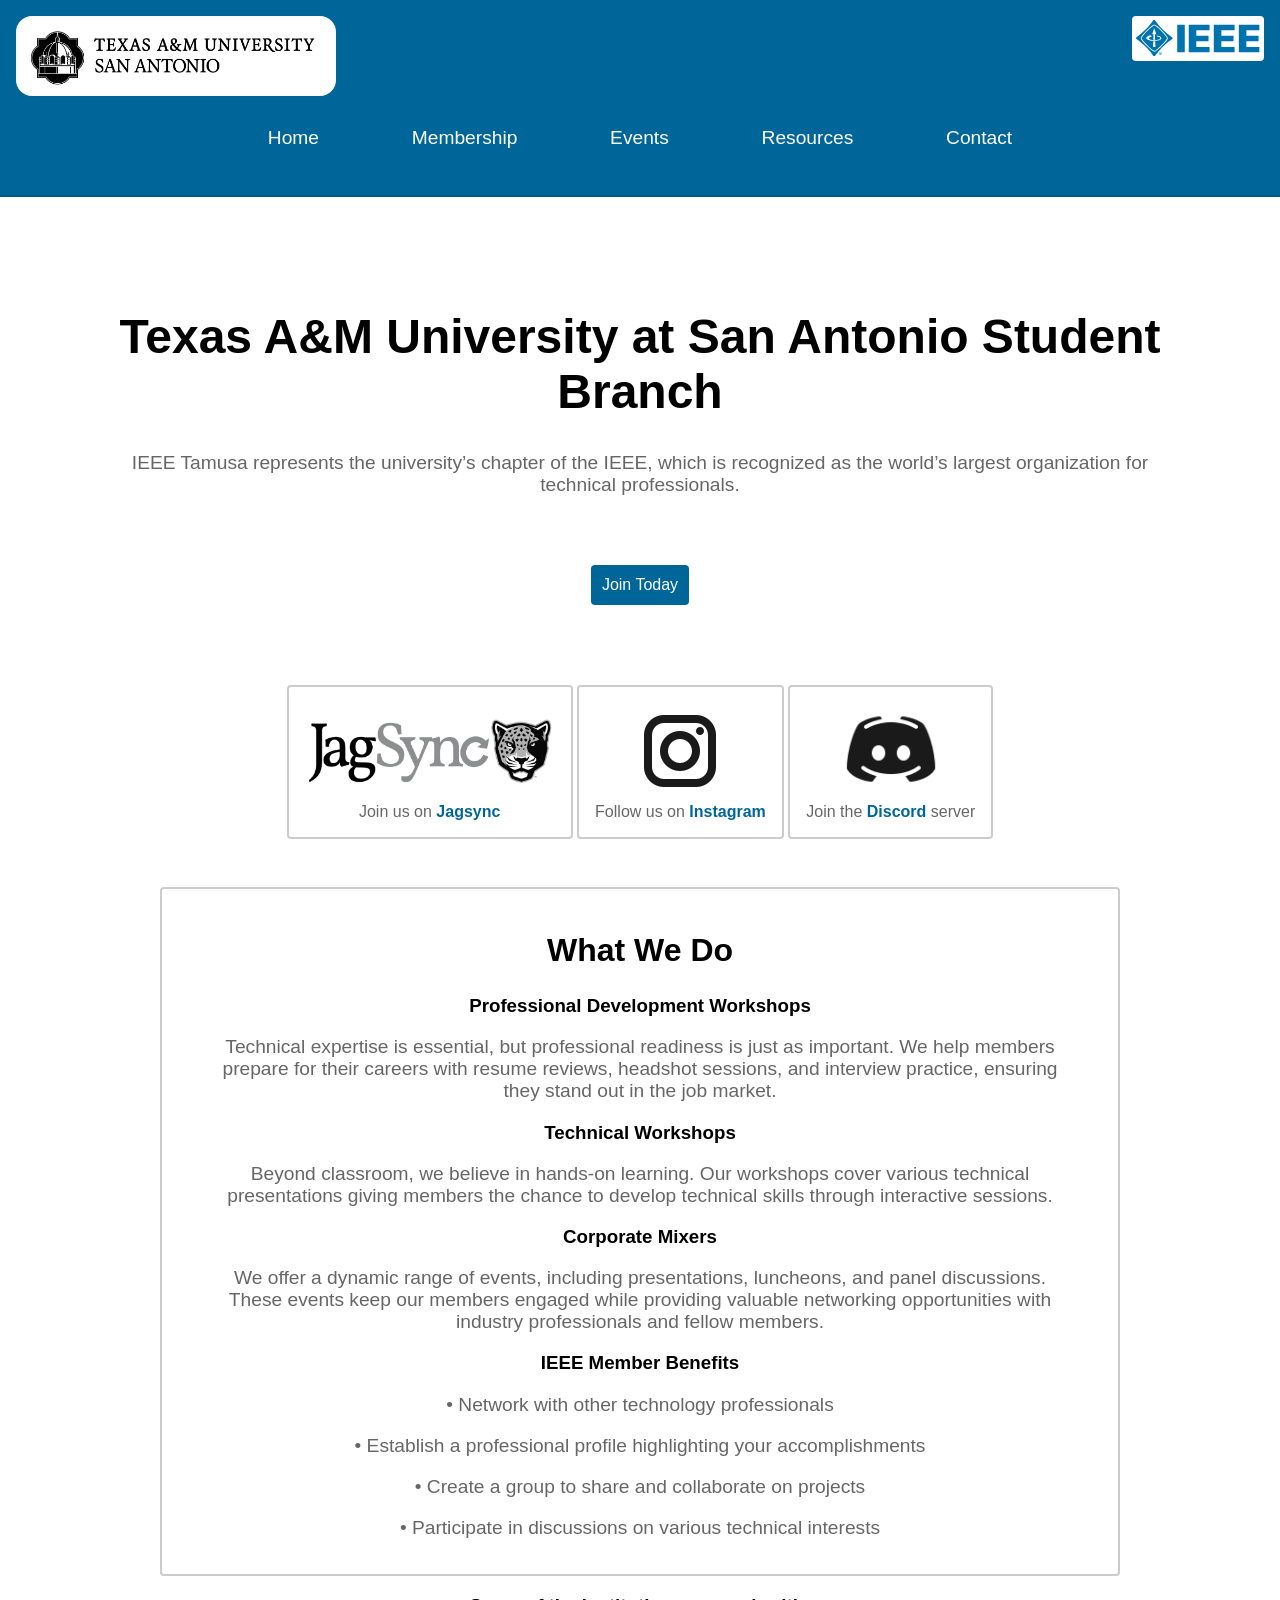
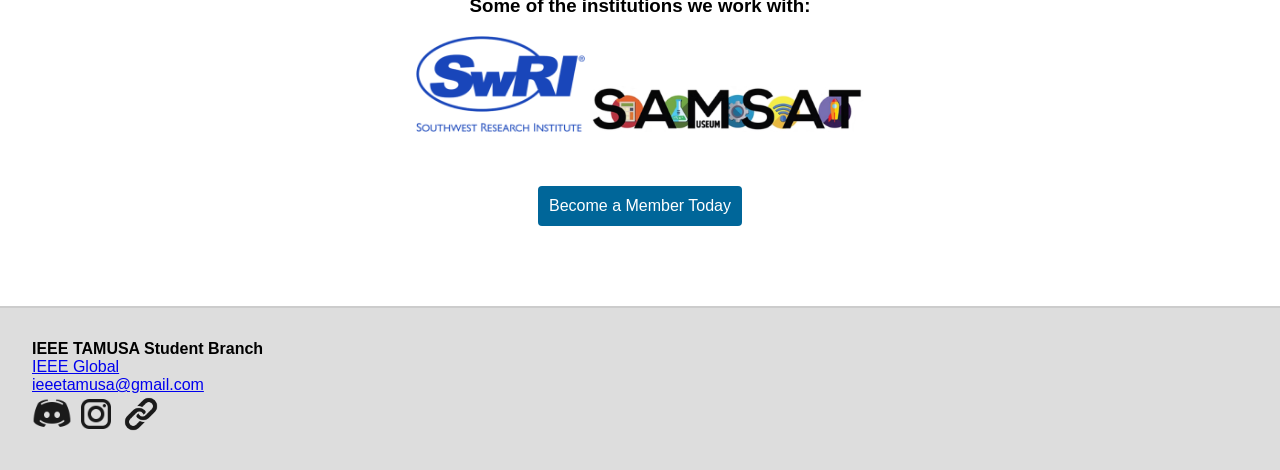
==== index.html @ b59d7faf "Add files via upload" ====
<!DOCTYPE html>
<html lang="en-US">
<head>
    <meta charset="UTF-8">
    <meta name="description" content="TAMUSA IEEE Website">
    <meta name="keywords" content="TAMUSA, IEEE">
    <meta name="author" content="Alexandro Jorge Rodriguez">
    <meta name="viewport" content="width=device-width, initial-scale=1.0">
    <meta name="theme-color" content="white">
    <meta property="og:title" content="The TAMUSA IEEE Website">
    <meta property="og:site_name" content="TAMUSA IEEE">
    <meta property="og:url" content="">
    <meta property="og:description" content="The TAMUSA IEEE Website">
    <meta property="og:author" content="Alexandro Jorge Rodriguez">
    <meta property="og:image" content="">
    <meta property="og:image:type" content="image/png">
    <meta property="og:image:alt" content="">
    <meta property="og:image:width" content="624">
    <meta property="og:image:height" content="624">
    <title>IEEE TAMUSA</title>
    <link rel="icon" href="cropped-tamusa_bb_Logo-Black-32x32.png">
    <link href="style.css" rel="stylesheet" type="text/css">
</head>
<body>
<!-- HEADER BANNER FOR THE WEBSITE -->
  <div class="banner">
    <a href="https://ieee.org"> <img class="logo-IEEE" src="logo-ieee.svg"></a>
    <a href="/"><img class="logo" src="001_TAMUSA-Logo_Updated_Horizontal-Black.png"></a>
    <div class="links">
      <a class="banner-link" href="/">Home</a>
      <a class="banner-link" href="/Membership">Membership</a>
      <a class="banner-link" href="/Events">Events</a>
      <a class="banner-link" href="/Resources">Resources</a>
      <a class="banner-link" href="/Contact">Contact</a>
    </div>

  </div>
<!-- CONTENT -->
  <div class="title">
    <h1>Texas A&M University at San Antonio Student Branch</h1>
     <p>IEEE Tamusa represents the university’s chapter of the IEEE, which is recognized as the world’s largest organization for technical professionals.</p><br>
    <a href="/Membership"><div class="join-button">Join Today</div></a>
    <div class="social-content">
      <div class="sC"> <img src="jagsync.png" height="96px"><br>Join us on <a class="sCT" href="https://jagsync.tamusa.edu/organization/ieee" target="_blank">Jagsync</a></div>
      <div class="sC"> <img src="instagram.png" ><br>Follow us on <a class="sCT" href="https://www.instagram.com/ieee.tamusa?stkn=cTlqdnpnZnIweW16" target="_blank">Instagram</a></div>
      <div class="sC"> <img src="discord.png" height="96px"><br>Join the <a class="sCT" href="https://discord.gg/X2ucbghawh" target="_blank">Discord</a> server</div>
    </div>
    <div class="description">
      <h2> What We Do </h2>


      <h3>Professional Development Workshops</h3>
      <p>Technical expertise is essential, but professional readiness is just as important. We help members prepare for their careers with resume reviews, headshot sessions, and interview practice, ensuring they stand out in the job market.</p>



      <h3>Technical Workshops</h3>
      <p>Beyond classroom, we believe in hands-on learning. Our workshops cover various technical presentations giving members the chance to develop technical skills through interactive sessions.</p>



      <h3>Corporate Mixers</h3>
      <p>We offer a dynamic range of events, including presentations, luncheons, and panel discussions. These events keep our members engaged while providing valuable networking opportunities with industry professionals and fellow members.</p>

      <h3>IEEE Member Benefits</h3>

      
      <p>• Network with other technology professionals</p>


      <p>• Establish a professional profile highlighting your accomplishments</p>


      <p>• Create a group to share and collaborate on projects</p>


      <p>• Participate in discussions on various technical interests</p>
   
    </div>
      <h3>Some of the institutions we work with:</h3>
      <img height="96px" src="SwRI.png">
      <img height="46px" src="SAMSAT.png"><br><br>
      <a href="/Membership"><div class="join-button">Become a Member Today</div></a>
  </div>
<!-- FOOTER -->
  <div class="footer">
    <b>IEEE TAMUSA Student Branch</b><br>
    <a href="https://ieee.org">IEEE Global</a><br>
    <a href="mailto:ieeetamusa@gmail.com">ieeetamusa@gmail.com</a>
    <div class="socials">
      <a href="https://discord.gg/X2ucbghawh" target="_blank"><img width="40px" src="discord.png"></a>
      <a href="https://www.instagram.com/ieee.tamusa?stkn=cTlqdnpnZnIweW16" target="_blank"><img width="40px" src="instagram.png"></a>
      <a href="https://jagsync.tamusa.edu/organization/ieee" target="_blank"><img width="40px" src="link.png"></a>
      
    </div>
  </div>


</body>
</html>
---- style.css ----
/* CSS WRITTEN BY ALEXANDRO RODRIGUEZ SEP 10 2026 */
body {
  margin: 0px;
  font-family: sans-serif;
}
/* CSS FOR THE BANNER */
.banner {
  background: #069;
  padding:1em;
  border-bottom: solid #005b89 2px;
}
.logo {
  max-height: 5em;
  border-radius: 1em;
  background:white;
  float:left;
}
.logo-IEEE {
  height: 2.3em;
  border-radius: .25em;
  background:white;
  padding: .25em;
  float:right;
}
.links {
  text-align:left;
}
.banner-link {
  text-align:center;
  display: inline-block;
  padding: 1.6em 2.3em;
  color: #ffffff;
  font-size:1.2em;
  text-decoration:none;
}
.banner-link:hover {
  text-decoration:underline;
}
@media only screen and (max-width: 1317px) {
  .links {
    margin-top: 5em;
    text-align: center;
  }
}
@media only screen and (max-width: 865px) {
  .links {
     margin-top: 3em;
  }
  .logo {
    max-height: 2.8em;
  }
  .banner-link {
    padding: .2em .4em;
    font-size: 1em;
  }
}
/* CSS FOR THE CONTENT */
.title {
  text-align: center;
  margin: 7em 7em 5em;
}
h1 {
  font-size:3em;
}
p {
  color: #666;
  font-size: 1.2em;
}
h2 {
  font-size:2em;
}
.join-button, .RSVP {
  padding:.7em;
  text-align:center;
  border-radius:.25em;
  background: #069;
  color:white;
  display: inline-block;
  margin-top:2em;
  text-decoration:none;
}
.join-button:hover, .RSVP:hover {
  background: #0077b3;
}
.social-content {
  margin-top:5em;
}
.sC {
  display:inline-block;
  padding: 1em;
  border: 2px solid #CCC;
  border-radius:.25em;
  color: #666;
}
.sCT {
  color: #069;
  text-decoration:none;
  font-weight:bold;
}
.sCT:hover {
  color: #0077b3;
}
.description {
  margin: 3em 3em 1em;
  border: solid 2px #CCC;
  border-radius: .25em;
  padding:1em 3em;
}
/* FOOTER */
.footer {
  padding:2em;
  background: #DDD;
  border-top: solid #CCCCCC 2px;
}
a.footer {
  color: #111;
}
.socials {

}
/* MEMBERSHIP CONTENT */
.membership {
  text-align:center;
  margin: 12em 0px 15em;
}
.membership-button {
  display:inline-block;
  border: solid 2px #CCC;
  padding:2em; 
}
.mT, .mTA {
  border-radius: .25em;
  background: #069;
  color: white;
  padding:1em;
  text-decoration: none;
}
.mTA {
  background: white;
  color:#666;
  border:solid #CCC 1px;
}
.mT:hover {
  background: #0077b3;
}
.mTA:hover {
  background: #DDD;
}
/* CSS FOR EVENTS PAGE */
.upcoming-events {
  margin:5em 2em 20em;
}
.uET {
  font-size:2em;
  margin:2em 0px;
}
.event-container {
  border: solid 2px #CCC;
  border-radius: .25em;
  padding: 2em;
  max-width: 26em;
  display:inline-block;
}
.RSVP {
  margin:0px;
  display:block;
}
.eT {
  font-weight: bold;
}
.eD {
  color: #666;
}
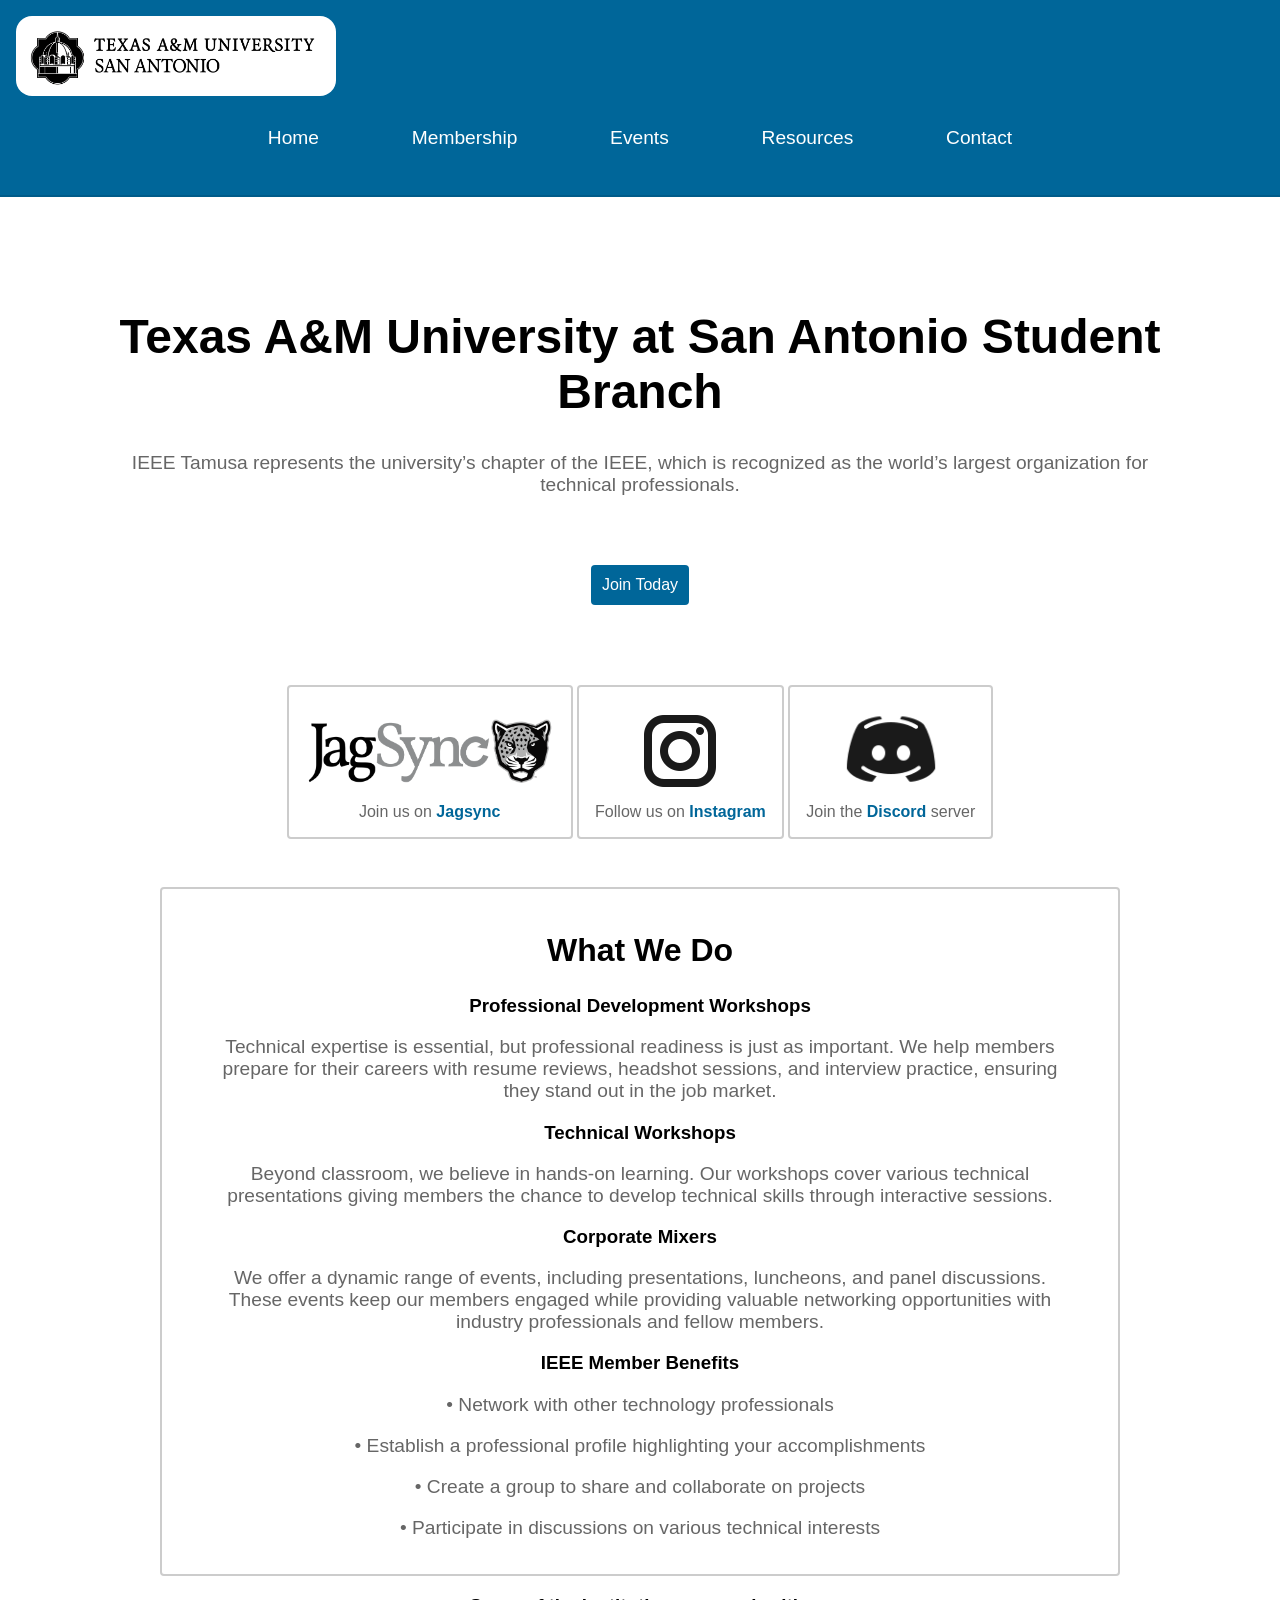
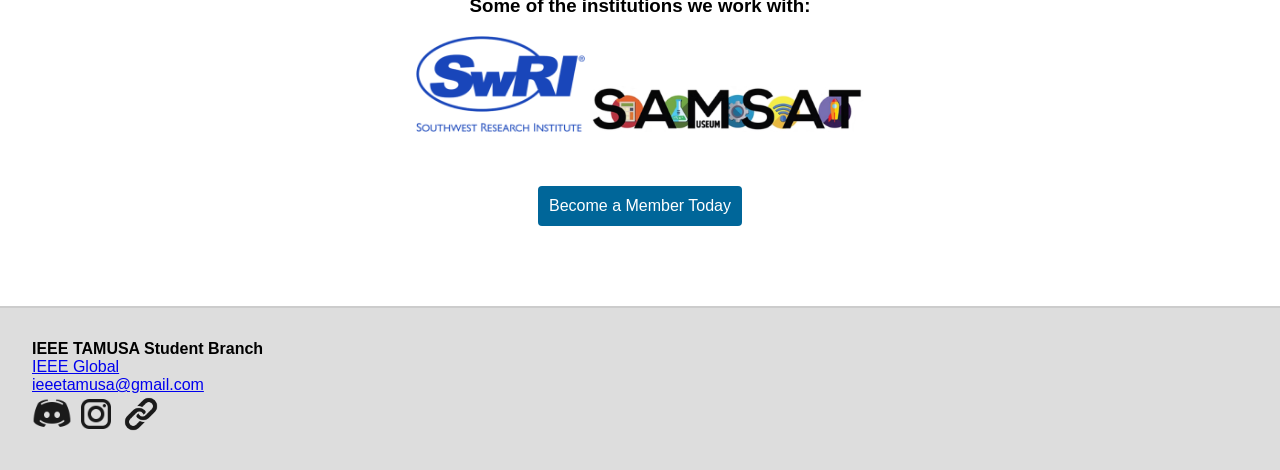
==== commit bd46e815: "Add files via upload" ====
--- a/index.html
+++ b/index.html
@@ -24,7 +24,7 @@
 <body>
 <!-- HEADER BANNER FOR THE WEBSITE -->
   <div class="banner">
-    <a href="https://ieee.org"> <img class="logo-IEEE" src="logo-ieee.svg"></a>
+    <!-- <a href="https://ieee.org"> <img class="logo-IEEE" src="logo-ieee.svg"></a> -->
     <a href="/"><img class="logo" src="001_TAMUSA-Logo_Updated_Horizontal-Black.png"></a>
     <div class="links">
       <a class="banner-link" href="/">Home</a>
--- a/style.css
+++ b/style.css
@@ -36,24 +36,7 @@
 .banner-link:hover {
   text-decoration:underline;
 }
-@media only screen and (max-width: 1317px) {
-  .links {
-    margin-top: 5em;
-    text-align: center;
-  }
-}
-@media only screen and (max-width: 865px) {
-  .links {
-     margin-top: 3em;
-  }
-  .logo {
-    max-height: 2.8em;
-  }
-  .banner-link {
-    padding: .2em .4em;
-    font-size: 1em;
-  }
-}
+
 /* CSS FOR THE CONTENT */
 .title {
   text-align: center;
@@ -171,4 +154,27 @@
 .eD {
   color: #666;
 }
-
+@media only screen and (max-width: 1317px) {
+  .links {
+    margin-top: 5em;
+    text-align: center;
+  }
+}
+@media only screen and (max-width: 865px) {
+  .links {
+     margin-top: 3em;
+  }
+  .logo {
+    max-height: 2.8em;
+  }
+  .banner-link {
+    padding: .2em .4em;
+    font-size: 1em;
+  }
+  h1 {
+   font-size:2em;
+  }
+  .title {
+     margin:5em 0em;
+   }
+}
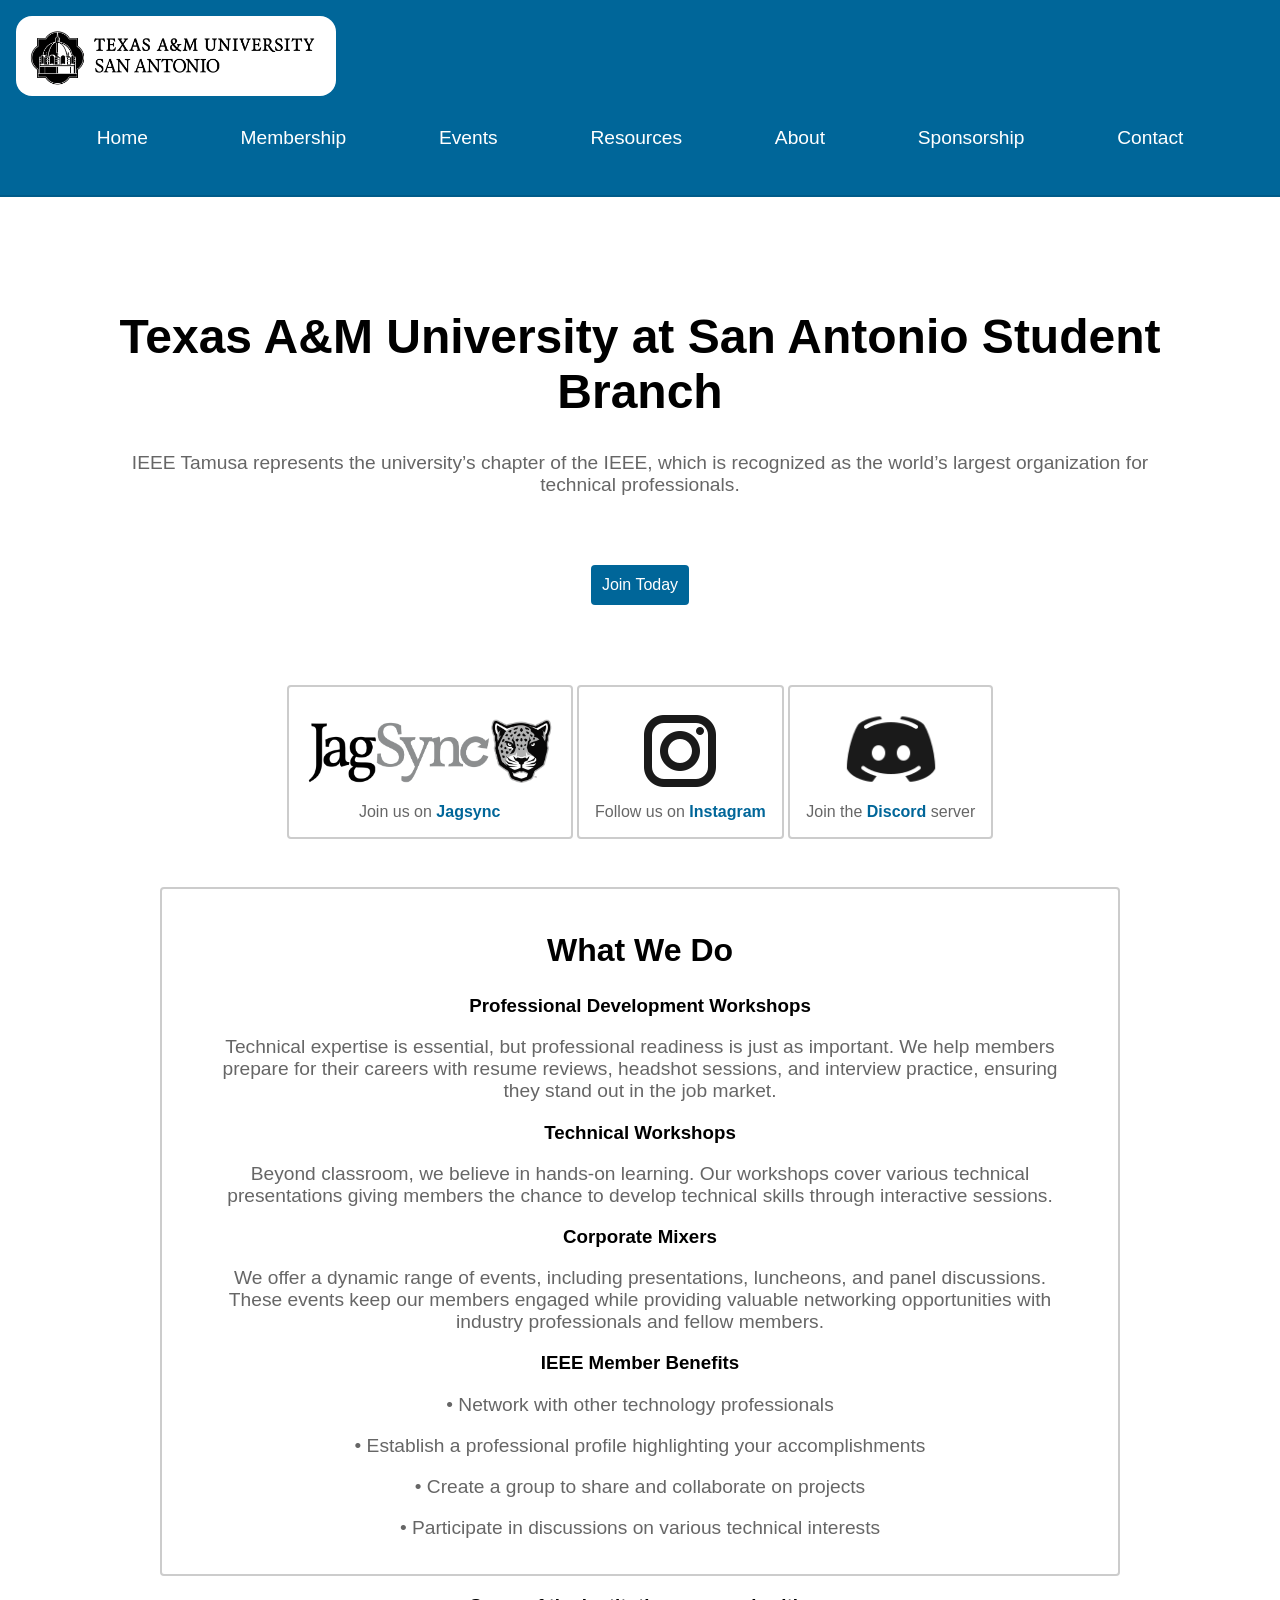
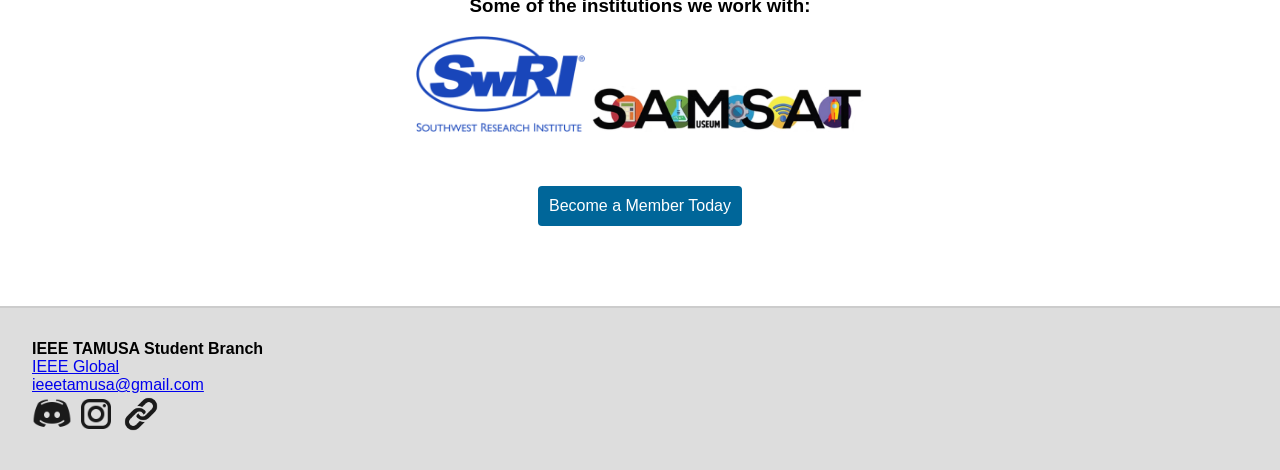
==== commit 38035937: "Add files via upload" ====
--- a/index.html
+++ b/index.html
@@ -26,13 +26,13 @@
   <div class="banner">
     <!-- <a href="https://ieee.org"> <img class="logo-IEEE" src="logo-ieee.svg"></a> -->
     <a href="/"><img class="logo" src="001_TAMUSA-Logo_Updated_Horizontal-Black.png"></a>
-    <div class="links">
-      <a class="banner-link" href="/">Home</a>
-      <a class="banner-link" href="/Membership">Membership</a>
-      <a class="banner-link" href="/Events">Events</a>
-      <a class="banner-link" href="/Resources">Resources</a>
-      <a class="banner-link" href="/Contact">Contact</a>
-    </div>
+    <div class="links"><a class="banner-link" href="/">Home</a>
+<a class="banner-link" href="/Membership">Membership</a>
+<a class="banner-link" href="/Events">Events</a>
+<a class="banner-link" href="/Resources">Resources</a>
+<a class="banner-link" href="/About">About</a>
+<a class="banner-link" href="/Sponsorship">Sponsorship</a>
+<a class="banner-link" href="/Contact">Contact</a></div>
 
   </div>
 <!-- CONTENT -->
--- a/style.css
+++ b/style.css
@@ -178,3 +178,63 @@
      margin:5em 0em;
    }
 }
+
+/* SITE EXTENSIONS */
+.page {
+  max-width: 1100px;
+  margin: 4em auto 8em;
+  padding: 0 1.25em;
+}
+.page h1 { margin-bottom: .35em; }
+.page-intro { max-width: 760px; margin-bottom: 2em; }
+.card-grid {
+  display: grid;
+  grid-template-columns: repeat(auto-fit, minmax(240px, 1fr));
+  gap: 1em;
+}
+.card, .form-card {
+  border: 2px solid #CCC;
+  border-radius: .35em;
+  padding: 1.4em;
+  background: #fff;
+}
+.card h3 { margin-top: 0; }
+.card p { font-size: 1em; }
+.button, button {
+  display: inline-block;
+  border: 0;
+  border-radius: .25em;
+  background: #069;
+  color: white;
+  padding: .75em 1.1em;
+  text-decoration: none;
+  cursor: pointer;
+  font-size: 1em;
+}
+.button:hover, button:hover { background: #0077b3; }
+.button.secondary { background: #555; }
+.form-card { max-width: 760px; margin: 0 auto; }
+.form-row { margin-bottom: 1em; }
+.form-row label { display:block; font-weight:bold; margin-bottom:.35em; }
+.form-row input, .form-row textarea, .form-row select {
+  width:100%; box-sizing:border-box; padding:.75em; border:1px solid #bbb;
+  border-radius:.25em; font:inherit;
+}
+.form-row textarea { min-height: 150px; resize: vertical; }
+.form-status { margin-top:1em; padding:.75em; border-radius:.25em; }
+.form-status.success { background:#e8f5e9; color:#205522; }
+.form-status.error { background:#ffebee; color:#7f1d1d; }
+.event-list { display:grid; gap:1em; }
+.event-card { border:2px solid #CCC; border-radius:.35em; padding:1.25em; }
+.event-card .eT { font-size:1.2em; margin-bottom:.4em; }
+.event-meta { color:#666; margin:.3em 0; }
+.admin-nav { display:flex; gap:.5em; flex-wrap:wrap; margin-bottom:1.5em; }
+table.admin-table { width:100%; border-collapse:collapse; }
+.admin-table th,.admin-table td { border:1px solid #ccc; padding:.6em; text-align:left; vertical-align:top; }
+.notice { padding:1em; border-left:4px solid #069; background:#f4f8fa; margin:1em 0; }
+.honeypot { position:absolute; left:-10000px; width:1px; height:1px; overflow:hidden; }
+@media only screen and (max-width: 865px) {
+  .page { margin-top:3em; }
+  .form-card { padding:1em; }
+  table.admin-table { font-size:.9em; }
+}
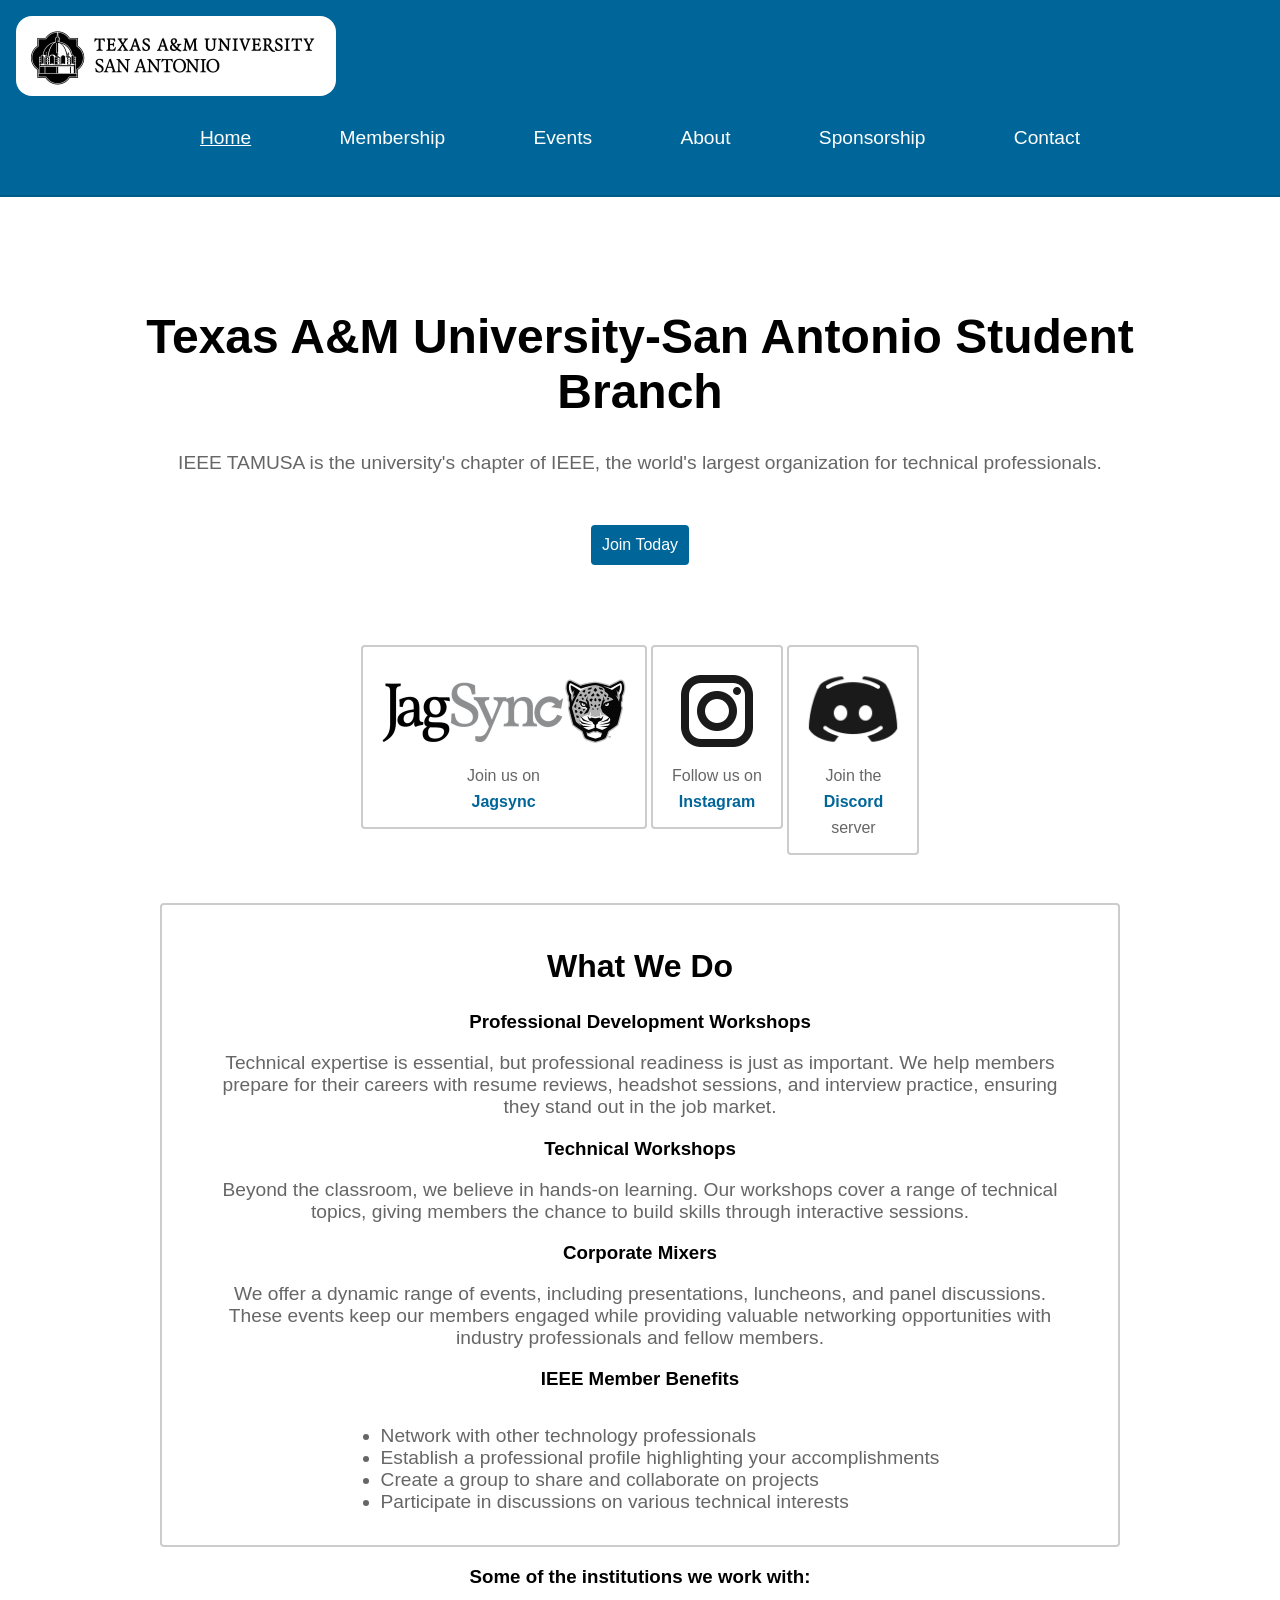
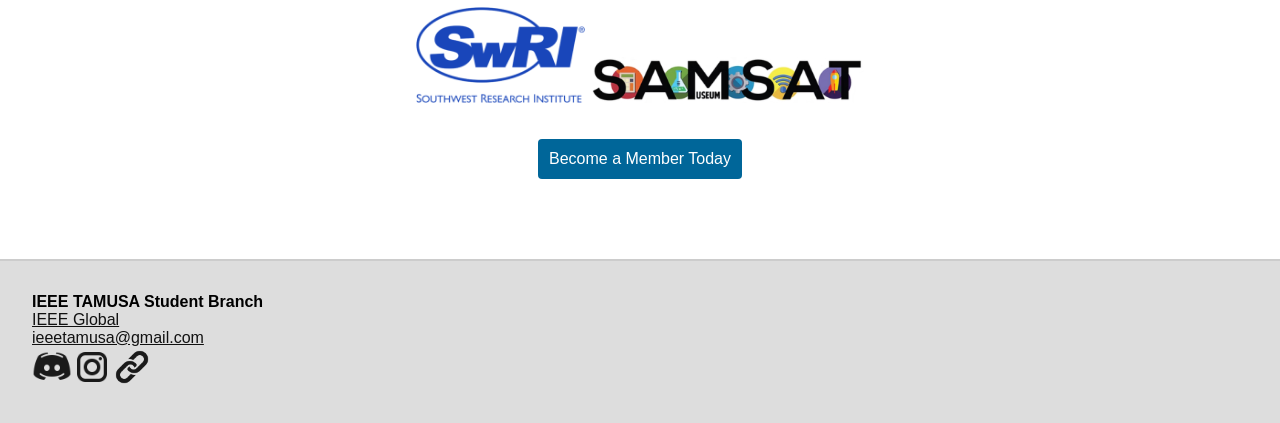
==== commit c1a3835c: "Merge 0fbf3010fd189fe569432f0ef6e6f124ad146884 into 40f305a595db4216a5a930b96a775f88a40eaa76" ====
--- a/index.html
+++ b/index.html
@@ -1,100 +1,59 @@
 <!DOCTYPE html>
 <html lang="en-US">
 <head>
-    <meta charset="UTF-8">
-    <meta name="description" content="TAMUSA IEEE Website">
-    <meta name="keywords" content="TAMUSA, IEEE">
-    <meta name="author" content="Alexandro Jorge Rodriguez">
-    <meta name="viewport" content="width=device-width, initial-scale=1.0">
-    <meta name="theme-color" content="white">
-    <meta property="og:title" content="The TAMUSA IEEE Website">
-    <meta property="og:site_name" content="TAMUSA IEEE">
-    <meta property="og:url" content="">
-    <meta property="og:description" content="The TAMUSA IEEE Website">
-    <meta property="og:author" content="Alexandro Jorge Rodriguez">
-    <meta property="og:image" content="">
-    <meta property="og:image:type" content="image/png">
-    <meta property="og:image:alt" content="">
-    <meta property="og:image:width" content="624">
-    <meta property="og:image:height" content="624">
-    <title>IEEE TAMUSA</title>
-    <link rel="icon" href="cropped-tamusa_bb_Logo-Black-32x32.png">
-    <link href="style.css" rel="stylesheet" type="text/css">
+<meta charset="UTF-8">
+<meta name="viewport" content="width=device-width, initial-scale=1.0">
+<title>IEEE TAMUSA | Texas A&amp;M University-San Antonio Student Branch</title>
+<meta name="description" content="IEEE TAMUSA is the IEEE student branch at Texas A&amp;M University-San Antonio, offering technical workshops, professional development, and corporate mixers.">
+<meta name="author" content="Alexandro Jorge Rodriguez">
+<meta property="og:title" content="IEEE TAMUSA Student Branch">
+<meta property="og:description" content="The IEEE student branch at Texas A&amp;M University-San Antonio.">
+<meta property="og:site_name" content="IEEE TAMUSA">
+<link rel="icon" href="/cropped-tamusa_bb_Logo-Black-32x32.png">
+<link rel="stylesheet" href="/style.css">
+<script src="/site.js" defer></script>
 </head>
 <body>
-<!-- HEADER BANNER FOR THE WEBSITE -->
-  <div class="banner">
-    <!-- <a href="https://ieee.org"> <img class="logo-IEEE" src="logo-ieee.svg"></a> -->
-    <a href="/"><img class="logo" src="001_TAMUSA-Logo_Updated_Horizontal-Black.png"></a>
-    <div class="links"><a class="banner-link" href="/">Home</a>
-<a class="banner-link" href="/Membership">Membership</a>
-<a class="banner-link" href="/Events">Events</a>
-<a class="banner-link" href="/Resources">Resources</a>
-<a class="banner-link" href="/About">About</a>
-<a class="banner-link" href="/Sponsorship">Sponsorship</a>
-<a class="banner-link" href="/Contact">Contact</a></div>
+<header id="site-header" class="banner"></header>
 
-  </div>
-<!-- CONTENT -->
-  <div class="title">
-    <h1>Texas A&M University at San Antonio Student Branch</h1>
-     <p>IEEE Tamusa represents the university’s chapter of the IEEE, which is recognized as the world’s largest organization for technical professionals.</p><br>
-    <a href="/Membership"><div class="join-button">Join Today</div></a>
-    <div class="social-content">
-      <div class="sC"> <img src="jagsync.png" height="96px"><br>Join us on <a class="sCT" href="https://jagsync.tamusa.edu/organization/ieee" target="_blank">Jagsync</a></div>
-      <div class="sC"> <img src="instagram.png" ><br>Follow us on <a class="sCT" href="https://www.instagram.com/ieee.tamusa?stkn=cTlqdnpnZnIweW16" target="_blank">Instagram</a></div>
-      <div class="sC"> <img src="discord.png" height="96px"><br>Join the <a class="sCT" href="https://discord.gg/X2ucbghawh" target="_blank">Discord</a> server</div>
-    </div>
-    <div class="description">
-      <h2> What We Do </h2>
+<main id="main" class="title">
+  <h1>Texas A&amp;M University-San Antonio Student Branch</h1>
+  <p>IEEE TAMUSA is the university's chapter of IEEE, the world's largest organization for technical professionals.</p>
+  <a class="join-button" href="/Membership">Join Today</a>
 
-
-      <h3>Professional Development Workshops</h3>
-      <p>Technical expertise is essential, but professional readiness is just as important. We help members prepare for their careers with resume reviews, headshot sessions, and interview practice, ensuring they stand out in the job market.</p>
-
-
-
-      <h3>Technical Workshops</h3>
-      <p>Beyond classroom, we believe in hands-on learning. Our workshops cover various technical presentations giving members the chance to develop technical skills through interactive sessions.</p>
-
-
-
-      <h3>Corporate Mixers</h3>
-      <p>We offer a dynamic range of events, including presentations, luncheons, and panel discussions. These events keep our members engaged while providing valuable networking opportunities with industry professionals and fellow members.</p>
-
-      <h3>IEEE Member Benefits</h3>
-
-      
-      <p>• Network with other technology professionals</p>
-
-
-      <p>• Establish a professional profile highlighting your accomplishments</p>
-
-
-      <p>• Create a group to share and collaborate on projects</p>
-
-
-      <p>• Participate in discussions on various technical interests</p>
-   
-    </div>
-      <h3>Some of the institutions we work with:</h3>
-      <img height="96px" src="SwRI.png">
-      <img height="46px" src="SAMSAT.png"><br><br>
-      <a href="/Membership"><div class="join-button">Become a Member Today</div></a>
-  </div>
-<!-- FOOTER -->
-  <div class="footer">
-    <b>IEEE TAMUSA Student Branch</b><br>
-    <a href="https://ieee.org">IEEE Global</a><br>
-    <a href="mailto:ieeetamusa@gmail.com">ieeetamusa@gmail.com</a>
-    <div class="socials">
-      <a href="https://discord.gg/X2ucbghawh" target="_blank"><img width="40px" src="discord.png"></a>
-      <a href="https://www.instagram.com/ieee.tamusa?stkn=cTlqdnpnZnIweW16" target="_blank"><img width="40px" src="instagram.png"></a>
-      <a href="https://jagsync.tamusa.edu/organization/ieee" target="_blank"><img width="40px" src="link.png"></a>
-      
-    </div>
+  <div class="social-content">
+    <a class="sC" href="https://jagsync.tamusa.edu/organization/ieee" target="_blank" rel="noopener"><img src="/jagsync.png" height="96" alt="">Join us on <span class="sCT">Jagsync</span></a>
+    <a class="sC" href="https://www.instagram.com/ieee.tamusa" target="_blank" rel="noopener"><img src="/instagram.png" height="96" alt="">Follow us on <span class="sCT">Instagram</span></a>
+    <a class="sC" href="https://discord.gg/X2ucbghawh" target="_blank" rel="noopener"><img src="/discord.png" height="96" alt="">Join the <span class="sCT">Discord</span> server</a>
   </div>
 
+  <section class="description">
+    <h2>What We Do</h2>
 
+    <h3>Professional Development Workshops</h3>
+    <p>Technical expertise is essential, but professional readiness is just as important. We help members prepare for their careers with resume reviews, headshot sessions, and interview practice, ensuring they stand out in the job market.</p>
+
+    <h3>Technical Workshops</h3>
+    <p>Beyond the classroom, we believe in hands-on learning. Our workshops cover a range of technical topics, giving members the chance to build skills through interactive sessions.</p>
+
+    <h3>Corporate Mixers</h3>
+    <p>We offer a dynamic range of events, including presentations, luncheons, and panel discussions. These events keep our members engaged while providing valuable networking opportunities with industry professionals and fellow members.</p>
+
+    <h3>IEEE Member Benefits</h3>
+    <ul>
+      <li>Network with other technology professionals</li>
+      <li>Establish a professional profile highlighting your accomplishments</li>
+      <li>Create a group to share and collaborate on projects</li>
+      <li>Participate in discussions on various technical interests</li>
+    </ul>
+  </section>
+
+  <h3>Some of the institutions we work with:</h3>
+  <img height="96" src="/SwRI.png" alt="Southwest Research Institute">
+  <img height="46" src="/SAMSAT.png" alt="San Antonio Museum of Science and Technology (SAMSAT)"><br>
+  <a class="join-button" href="/Membership">Become a Member Today</a>
+</main>
+
+<footer id="site-footer" class="footer"></footer>
 </body>
 </html>
--- a/style.css
+++ b/style.css
@@ -1,40 +1,59 @@
 /* CSS WRITTEN BY ALEXANDRO RODRIGUEZ SEP 10 2026 */
+:root {
+  --blue: #069;
+  --blue-hover: #0077b3;
+  --blue-dark: #005b89;
+  --text-muted: #666;
+  --border: #CCC;
+  --footer-bg: #DDD;
+}
 body {
-  margin: 0px;
+  margin: 0;
   font-family: sans-serif;
 }
+:focus-visible {
+  outline: 3px solid var(--blue-hover);
+  outline-offset: 2px;
+}
+.skip-link {
+  position: absolute;
+  left: -10000px;
+}
+.skip-link:focus {
+  left: 1em;
+  top: 1em;
+  background: white;
+  padding: .5em 1em;
+  z-index: 10;
+}
+
 /* CSS FOR THE BANNER */
 .banner {
-  background: #069;
-  padding:1em;
-  border-bottom: solid #005b89 2px;
+  display: flow-root;
+  min-height: 5em; /* reserves space while site.js fills it in */
+  background: var(--blue);
+  padding: 1em;
+  border-bottom: solid var(--blue-dark) 2px;
 }
 .logo {
   max-height: 5em;
   border-radius: 1em;
-  background:white;
-  float:left;
-}
-.logo-IEEE {
-  height: 2.3em;
-  border-radius: .25em;
-  background:white;
-  padding: .25em;
-  float:right;
+  background: white;
+  float: left;
 }
 .links {
-  text-align:left;
+  text-align: left;
 }
 .banner-link {
-  text-align:center;
+  text-align: center;
   display: inline-block;
   padding: 1.6em 2.3em;
   color: #ffffff;
-  font-size:1.2em;
-  text-decoration:none;
-}
-.banner-link:hover {
-  text-decoration:underline;
+  font-size: 1.2em;
+  text-decoration: none;
+}
+.banner-link:hover, .banner-link[aria-current="page"] {
+  text-decoration: underline;
 }
 
 /* CSS FOR THE CONTENT */
@@ -43,140 +62,107 @@
   margin: 7em 7em 5em;
 }
 h1 {
-  font-size:3em;
-}
-p {
-  color: #666;
+  font-size: 3em;
+}
+p, li {
+  color: var(--text-muted);
   font-size: 1.2em;
 }
 h2 {
-  font-size:2em;
-}
-.join-button, .RSVP {
-  padding:.7em;
-  text-align:center;
-  border-radius:.25em;
-  background: #069;
-  color:white;
-  display: inline-block;
-  margin-top:2em;
-  text-decoration:none;
-}
-.join-button:hover, .RSVP:hover {
-  background: #0077b3;
+  font-size: 2em;
+}
+.join-button {
+  padding: .7em;
+  text-align: center;
+  border-radius: .25em;
+  background: var(--blue);
+  color: white;
+  display: inline-block;
+  margin-top: 2em;
+  text-decoration: none;
+}
+.join-button:hover {
+  background: var(--blue-hover);
 }
 .social-content {
-  margin-top:5em;
+  margin-top: 5em;
 }
 .sC {
-  display:inline-block;
+  display: inline-flex;
+  flex-direction: column;
+  align-items: center;
+  gap: .5em;
   padding: 1em;
-  border: 2px solid #CCC;
-  border-radius:.25em;
-  color: #666;
+  border: 2px solid var(--border);
+  border-radius: .25em;
+  color: var(--text-muted);
+  text-decoration: none;
 }
 .sCT {
-  color: #069;
-  text-decoration:none;
-  font-weight:bold;
-}
-.sCT:hover {
-  color: #0077b3;
+  color: var(--blue);
+  font-weight: bold;
+}
+.sC:hover .sCT {
+  color: var(--blue-hover);
 }
 .description {
   margin: 3em 3em 1em;
-  border: solid 2px #CCC;
-  border-radius: .25em;
-  padding:1em 3em;
-}
+  border: solid 2px var(--border);
+  border-radius: .25em;
+  padding: 1em 3em;
+}
+.description ul {
+  display: inline-block;
+  text-align: left;
+}
+
 /* FOOTER */
 .footer {
-  padding:2em;
-  background: #DDD;
-  border-top: solid #CCCCCC 2px;
-}
-a.footer {
+  padding: 2em;
+  background: var(--footer-bg);
+  border-top: solid var(--border) 2px;
+}
+.footer a {
   color: #111;
 }
-.socials {
-
-}
+
 /* MEMBERSHIP CONTENT */
 .membership {
-  text-align:center;
-  margin: 12em 0px 15em;
+  text-align: center;
+  margin: 12em 0 15em;
 }
 .membership-button {
-  display:inline-block;
-  border: solid 2px #CCC;
-  padding:2em; 
+  display: inline-block;
+  vertical-align: top;
+  border: solid 2px var(--border);
+  padding: 2em;
+}
+.membership-button ul {
+  list-style: none;
+  padding: 0;
+  margin: 2.5em 0 0;
+}
+.membership-button li {
+  font-size: 1em;
+  color: inherit;
 }
 .mT, .mTA {
   border-radius: .25em;
-  background: #069;
+  background: var(--blue);
   color: white;
-  padding:1em;
+  padding: 1em;
   text-decoration: none;
 }
 .mTA {
   background: white;
-  color:#666;
-  border:solid #CCC 1px;
+  color: var(--text-muted);
+  border: solid var(--border) 1px;
 }
 .mT:hover {
-  background: #0077b3;
+  background: var(--blue-hover);
 }
 .mTA:hover {
-  background: #DDD;
-}
-/* CSS FOR EVENTS PAGE */
-.upcoming-events {
-  margin:5em 2em 20em;
-}
-.uET {
-  font-size:2em;
-  margin:2em 0px;
-}
-.event-container {
-  border: solid 2px #CCC;
-  border-radius: .25em;
-  padding: 2em;
-  max-width: 26em;
-  display:inline-block;
-}
-.RSVP {
-  margin:0px;
-  display:block;
-}
-.eT {
-  font-weight: bold;
-}
-.eD {
-  color: #666;
-}
-@media only screen and (max-width: 1317px) {
-  .links {
-    margin-top: 5em;
-    text-align: center;
-  }
-}
-@media only screen and (max-width: 865px) {
-  .links {
-     margin-top: 3em;
-  }
-  .logo {
-    max-height: 2.8em;
-  }
-  .banner-link {
-    padding: .2em .4em;
-    font-size: 1em;
-  }
-  h1 {
-   font-size:2em;
-  }
-  .title {
-     margin:5em 0em;
-   }
+  background: var(--footer-bg);
 }
 
 /* SITE EXTENSIONS */
@@ -193,7 +179,7 @@
   gap: 1em;
 }
 .card, .form-card {
-  border: 2px solid #CCC;
+  border: 2px solid var(--border);
   border-radius: .35em;
   padding: 1.4em;
   background: #fff;
@@ -204,37 +190,55 @@
   display: inline-block;
   border: 0;
   border-radius: .25em;
-  background: #069;
+  background: var(--blue);
   color: white;
   padding: .75em 1.1em;
   text-decoration: none;
   cursor: pointer;
   font-size: 1em;
 }
-.button:hover, button:hover { background: #0077b3; }
+.button:hover, button:hover { background: var(--blue-hover); }
 .button.secondary { background: #555; }
 .form-card { max-width: 760px; margin: 0 auto; }
+.form-card-left { margin: 0 0 2em; }
 .form-row { margin-bottom: 1em; }
-.form-row label { display:block; font-weight:bold; margin-bottom:.35em; }
+.form-row label { display: block; font-weight: bold; margin-bottom: .35em; }
 .form-row input, .form-row textarea, .form-row select {
-  width:100%; box-sizing:border-box; padding:.75em; border:1px solid #bbb;
-  border-radius:.25em; font:inherit;
+  width: 100%; box-sizing: border-box; padding: .75em; border: 1px solid #bbb;
+  border-radius: .25em; font: inherit;
 }
 .form-row textarea { min-height: 150px; resize: vertical; }
-.form-status { margin-top:1em; padding:.75em; border-radius:.25em; }
-.form-status.success { background:#e8f5e9; color:#205522; }
-.form-status.error { background:#ffebee; color:#7f1d1d; }
-.event-list { display:grid; gap:1em; }
-.event-card { border:2px solid #CCC; border-radius:.35em; padding:1.25em; }
-.event-card .eT { font-size:1.2em; margin-bottom:.4em; }
-.event-meta { color:#666; margin:.3em 0; }
-.admin-nav { display:flex; gap:.5em; flex-wrap:wrap; margin-bottom:1.5em; }
-table.admin-table { width:100%; border-collapse:collapse; }
-.admin-table th,.admin-table td { border:1px solid #ccc; padding:.6em; text-align:left; vertical-align:top; }
-.notice { padding:1em; border-left:4px solid #069; background:#f4f8fa; margin:1em 0; }
-.honeypot { position:absolute; left:-10000px; width:1px; height:1px; overflow:hidden; }
+.form-status { margin-top: 1em; padding: .75em; border-radius: .25em; }
+.form-status.success { background: #e8f5e9; color: #205522; }
+.form-status.error { background: #ffebee; color: #7f1d1d; }
+.event-list { display: grid; gap: 1em; }
+.event-card { border: 2px solid var(--border); border-radius: .35em; padding: 1.25em; }
+.event-card .eT { font-size: 1.2em; font-weight: bold; margin: 0 0 .4em; }
+.event-meta { color: var(--text-muted); margin: .3em 0; }
+.officer { text-align: center; }
+.officer img { border-radius: 50%; object-fit: cover; }
+.officer h2 { font-size: 1.2em; margin: .5em 0 .2em; }
+.officer-role { color: var(--blue); font-weight: bold; margin: 0 0 .5em; }
+.admin-nav { display: flex; gap: .5em; flex-wrap: wrap; margin-bottom: 1.5em; }
+.notice { padding: 1em; border-left: 4px solid var(--blue); background: #f4f8fa; margin: 1em 0; }
+.honeypot { position: absolute; left: -10000px; width: 1px; height: 1px; overflow: hidden; }
+
+@media only screen and (max-width: 1317px) {
+  .links {
+    margin-top: 5em;
+    text-align: center;
+  }
+}
 @media only screen and (max-width: 865px) {
-  .page { margin-top:3em; }
-  .form-card { padding:1em; }
-  table.admin-table { font-size:.9em; }
-}
+  .links { margin-top: 3em; }
+  .logo { max-height: 2.8em; }
+  .banner-link {
+    padding: .2em .4em;
+    font-size: 1em;
+  }
+  h1 { font-size: 2em; }
+  .title { margin: 5em 0; }
+  .description { margin: 2em 1em 1em; padding: 1em; }
+  .page { margin-top: 3em; }
+  .form-card { padding: 1em; }
+}
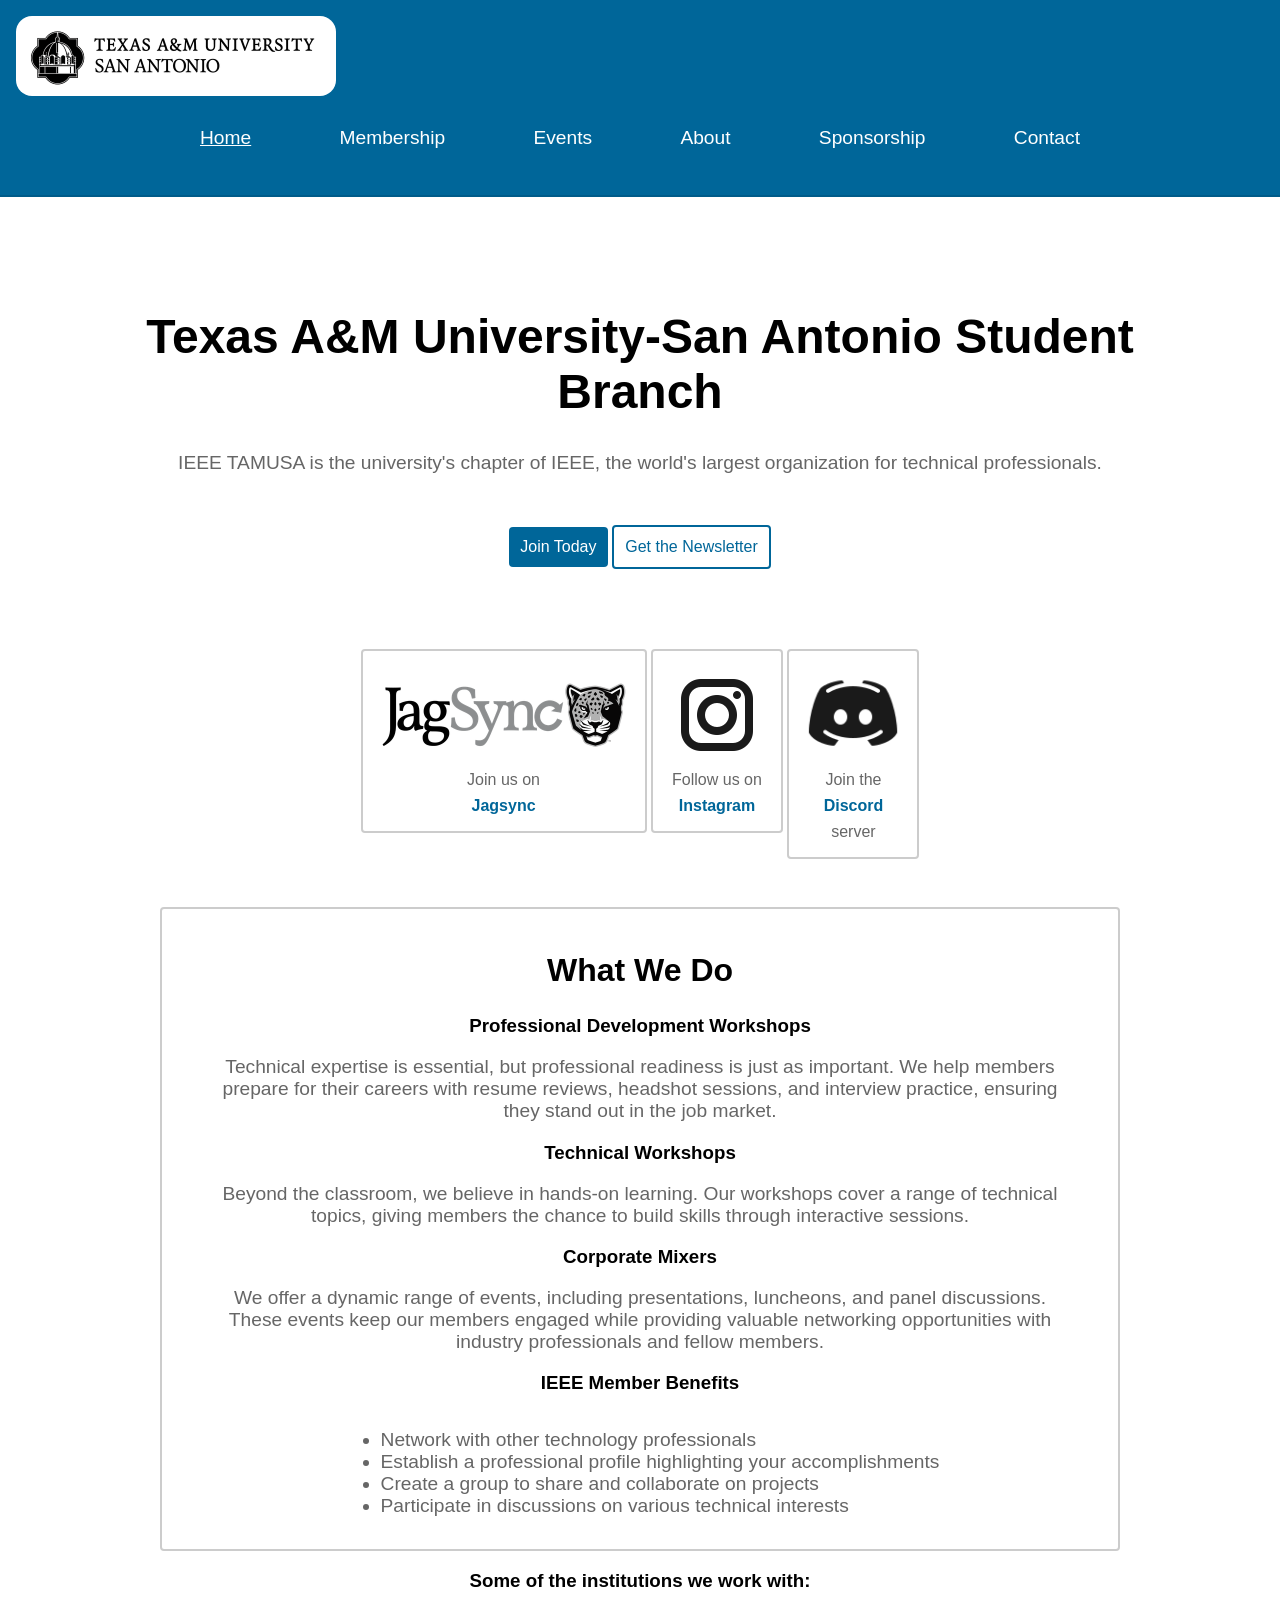
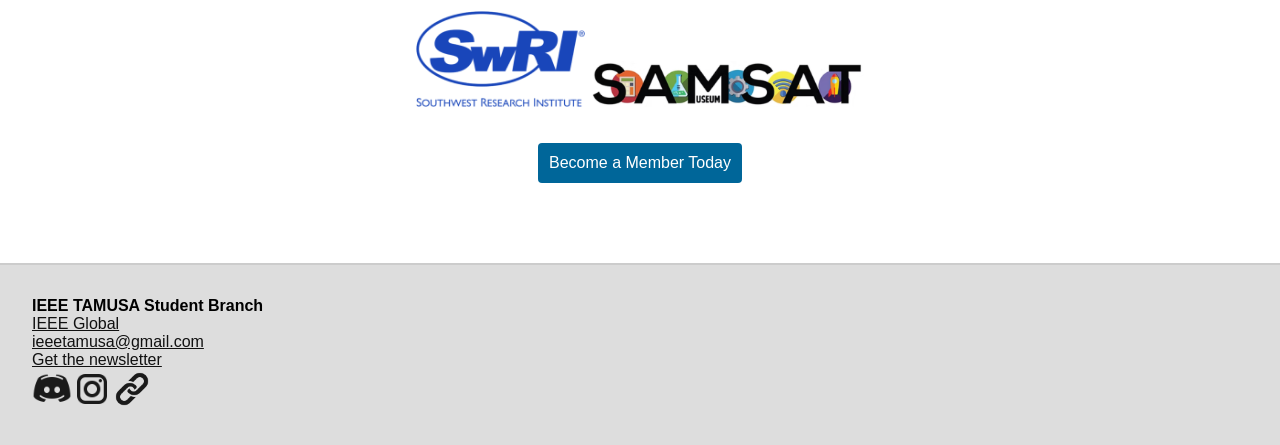
==== commit dd47222a: "Merge aec3c9f0bbb34301802ae98cadc9336a3dc81708 into 40f305a595db4216a5a930b96a775f88a40eaa76" ====
--- a/index.html
+++ b/index.html
@@ -20,6 +20,7 @@
   <h1>Texas A&amp;M University-San Antonio Student Branch</h1>
   <p>IEEE TAMUSA is the university's chapter of IEEE, the world's largest organization for technical professionals.</p>
   <a class="join-button" href="/Membership">Join Today</a>
+  <a class="join-button secondary" href="/Newsletter">Get the Newsletter</a>
 
   <div class="social-content">
     <a class="sC" href="https://jagsync.tamusa.edu/organization/ieee" target="_blank" rel="noopener"><img src="/jagsync.png" height="96" alt="">Join us on <span class="sCT">Jagsync</span></a>
--- a/style.css
+++ b/style.css
@@ -83,6 +83,14 @@
 }
 .join-button:hover {
   background: var(--blue-hover);
+}
+.join-button.secondary {
+  background: white;
+  color: var(--blue);
+  border: solid 2px var(--blue);
+}
+.join-button.secondary:hover {
+  background: #f4f8fa;
 }
 .social-content {
   margin-top: 5em;
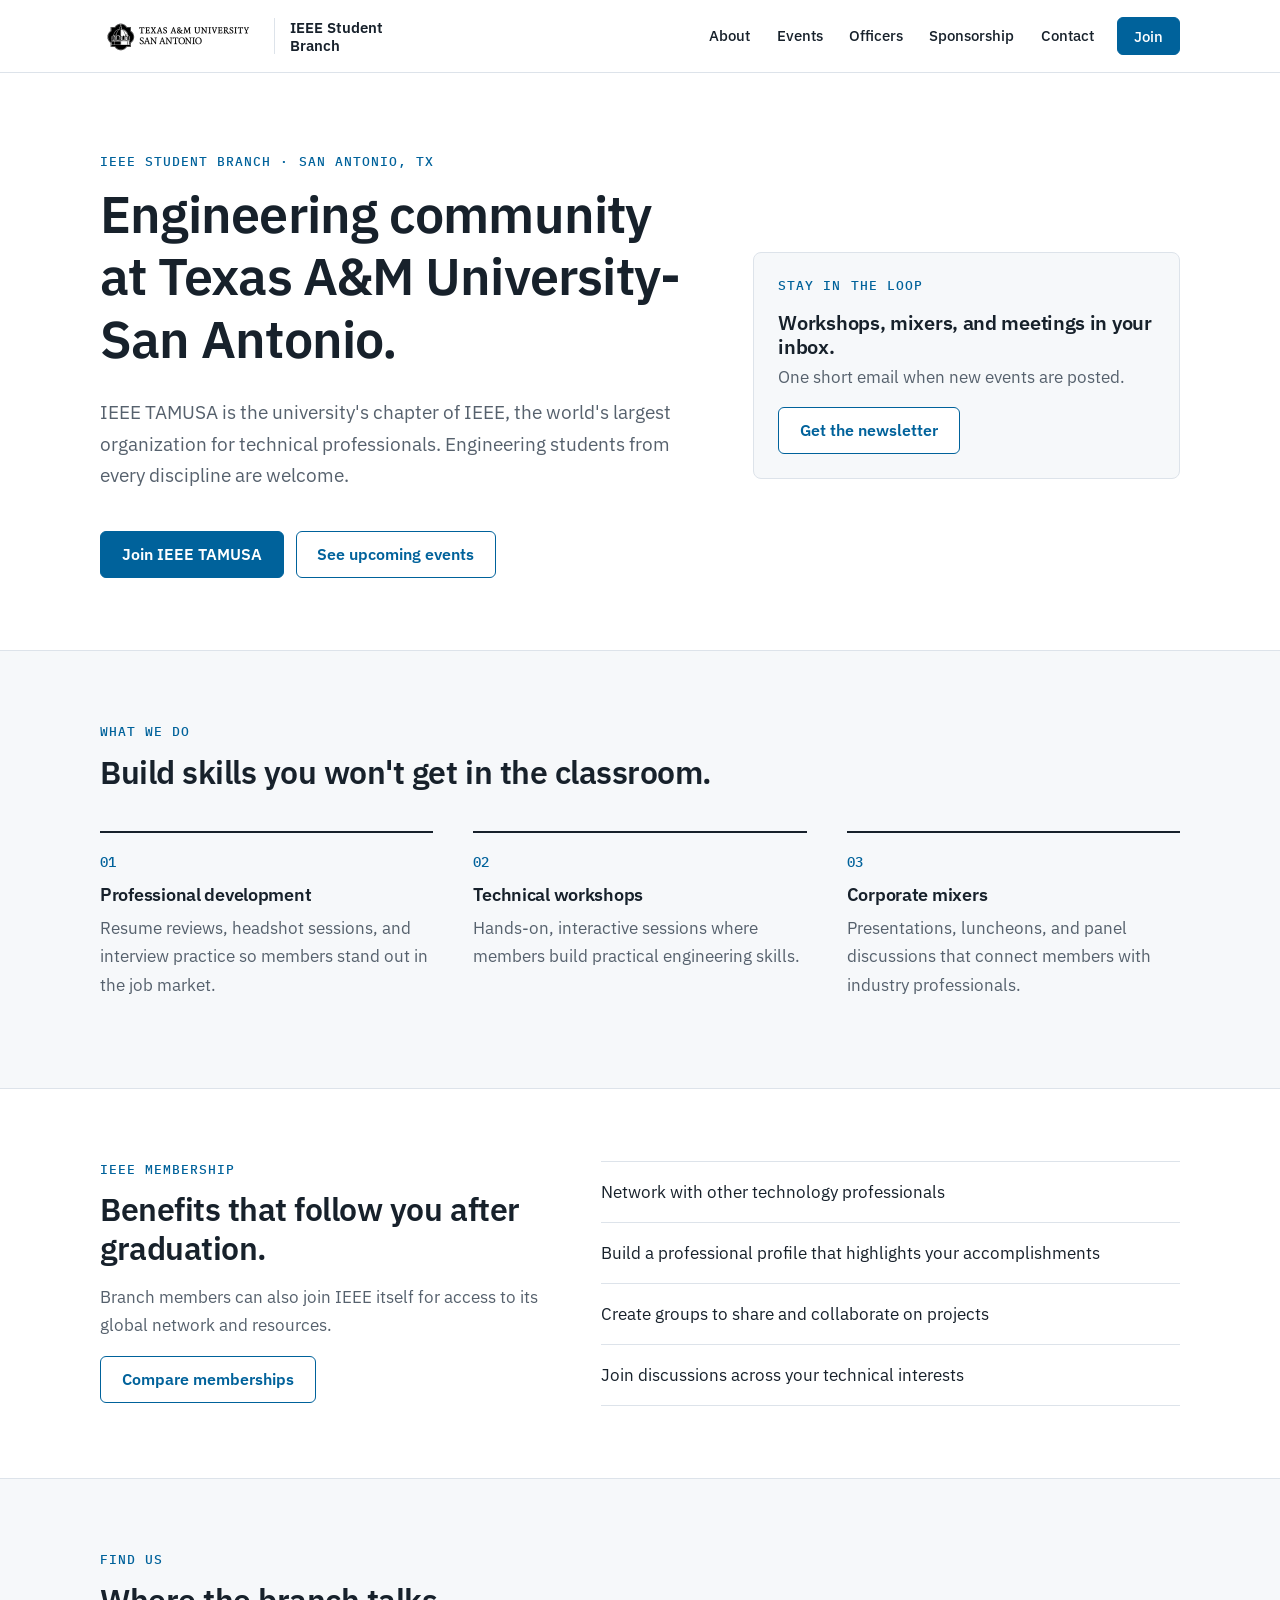
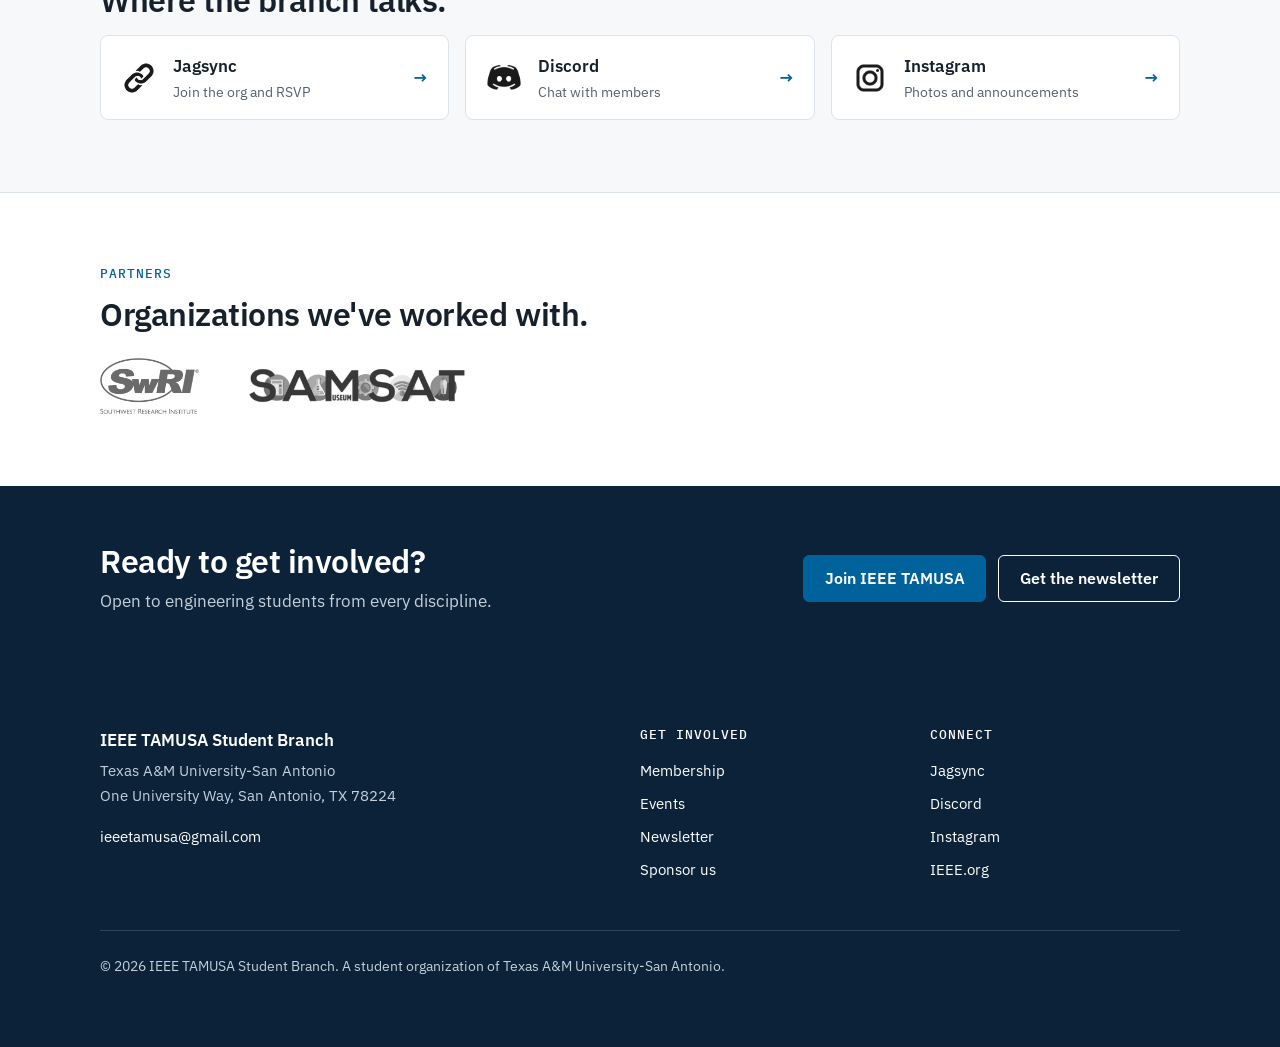
==== commit dc72f815: "Merge d355e2073ca55454812efee61d1658fa251cf1d2 into 40f305a595db4216a5a930b96a775f88a40eaa76" ====
--- a/index.html
+++ b/index.html
@@ -10,51 +10,132 @@
 <meta property="og:description" content="The IEEE student branch at Texas A&amp;M University-San Antonio.">
 <meta property="og:site_name" content="IEEE TAMUSA">
 <link rel="icon" href="/cropped-tamusa_bb_Logo-Black-32x32.png">
+<link rel="preconnect" href="https://fonts.googleapis.com">
+<link rel="preconnect" href="https://fonts.gstatic.com" crossorigin>
+<link rel="stylesheet" href="https://fonts.googleapis.com/css2?family=IBM+Plex+Mono:wght@500&family=IBM+Plex+Sans:wght@400;500;600&display=swap">
 <link rel="stylesheet" href="/style.css">
 <script src="/site.js" defer></script>
 </head>
 <body>
-<header id="site-header" class="banner"></header>
+<header id="site-header" class="site-header"></header>
 
-<main id="main" class="title">
-  <h1>Texas A&amp;M University-San Antonio Student Branch</h1>
-  <p>IEEE TAMUSA is the university's chapter of IEEE, the world's largest organization for technical professionals.</p>
-  <a class="join-button" href="/Membership">Join Today</a>
-  <a class="join-button secondary" href="/Newsletter">Get the Newsletter</a>
-
-  <div class="social-content">
-    <a class="sC" href="https://jagsync.tamusa.edu/organization/ieee" target="_blank" rel="noopener"><img src="/jagsync.png" height="96" alt="">Join us on <span class="sCT">Jagsync</span></a>
-    <a class="sC" href="https://www.instagram.com/ieee.tamusa" target="_blank" rel="noopener"><img src="/instagram.png" height="96" alt="">Follow us on <span class="sCT">Instagram</span></a>
-    <a class="sC" href="https://discord.gg/X2ucbghawh" target="_blank" rel="noopener"><img src="/discord.png" height="96" alt="">Join the <span class="sCT">Discord</span> server</a>
-  </div>
-
-  <section class="description">
-    <h2>What We Do</h2>
-
-    <h3>Professional Development Workshops</h3>
-    <p>Technical expertise is essential, but professional readiness is just as important. We help members prepare for their careers with resume reviews, headshot sessions, and interview practice, ensuring they stand out in the job market.</p>
-
-    <h3>Technical Workshops</h3>
-    <p>Beyond the classroom, we believe in hands-on learning. Our workshops cover a range of technical topics, giving members the chance to build skills through interactive sessions.</p>
-
-    <h3>Corporate Mixers</h3>
-    <p>We offer a dynamic range of events, including presentations, luncheons, and panel discussions. These events keep our members engaged while providing valuable networking opportunities with industry professionals and fellow members.</p>
-
-    <h3>IEEE Member Benefits</h3>
-    <ul>
-      <li>Network with other technology professionals</li>
-      <li>Establish a professional profile highlighting your accomplishments</li>
-      <li>Create a group to share and collaborate on projects</li>
-      <li>Participate in discussions on various technical interests</li>
-    </ul>
+<main id="main">
+  <section class="hero">
+    <div class="container">
+      <div>
+        <p class="eyebrow">IEEE Student Branch &middot; San Antonio, TX</p>
+        <h1>Engineering community at Texas A&amp;M University-San Antonio.</h1>
+        <p class="lead">IEEE TAMUSA is the university's chapter of IEEE, the world's largest organization for technical professionals. Engineering students from every discipline are welcome.</p>
+        <div class="button-row">
+          <a class="button" href="/Membership">Join IEEE TAMUSA</a>
+          <a class="button secondary" href="/Events">See upcoming events</a>
+        </div>
+      </div>
+      <!-- Replaced with the next calendar event when one is published -->
+      <aside class="next-event" id="next-event">
+        <p class="eyebrow">Stay in the loop</p>
+        <h2>Workshops, mixers, and meetings in your inbox.</h2>
+        <p class="muted">One short email when new events are posted.</p>
+        <a class="button secondary" href="/Newsletter">Get the newsletter</a>
+      </aside>
+    </div>
   </section>
 
-  <h3>Some of the institutions we work with:</h3>
-  <img height="96" src="/SwRI.png" alt="Southwest Research Institute">
-  <img height="46" src="/SAMSAT.png" alt="San Antonio Museum of Science and Technology (SAMSAT)"><br>
-  <a class="join-button" href="/Membership">Become a Member Today</a>
+  <section class="section section-alt">
+    <div class="container">
+      <p class="eyebrow">What we do</p>
+      <h2>Build skills you won't get in the classroom.</h2>
+      <div class="pillars">
+        <div>
+          <span class="num">01</span>
+          <h3>Professional development</h3>
+          <p>Resume reviews, headshot sessions, and interview practice so members stand out in the job market.</p>
+        </div>
+        <div>
+          <span class="num">02</span>
+          <h3>Technical workshops</h3>
+          <p>Hands-on, interactive sessions where members build practical engineering skills.</p>
+        </div>
+        <div>
+          <span class="num">03</span>
+          <h3>Corporate mixers</h3>
+          <p>Presentations, luncheons, and panel discussions that connect members with industry professionals.</p>
+        </div>
+      </div>
+    </div>
+  </section>
+
+  <section class="section">
+    <div class="container split">
+      <div>
+        <p class="eyebrow">IEEE membership</p>
+        <h2>Benefits that follow you after graduation.</h2>
+        <p class="muted">Branch members can also join IEEE itself for access to its global network and resources.</p>
+        <a class="button secondary" href="/Membership">Compare memberships</a>
+      </div>
+      <ul class="rule-list">
+        <li>Network with other technology professionals</li>
+        <li>Build a professional profile that highlights your accomplishments</li>
+        <li>Create groups to share and collaborate on projects</li>
+        <li>Join discussions across your technical interests</li>
+      </ul>
+    </div>
+  </section>
+
+  <section class="section section-alt">
+    <div class="container">
+      <p class="eyebrow">Find us</p>
+      <h2>Where the branch talks.</h2>
+      <div class="links-list">
+        <a class="link-card" href="https://jagsync.tamusa.edu/organization/ieee" target="_blank" rel="noopener"><img src="/link.png" alt="" width="36" height="36"><span>Jagsync<small>Join the org and RSVP</small></span></a>
+        <a class="link-card" href="https://discord.gg/X2ucbghawh" target="_blank" rel="noopener"><img src="/discord.png" alt="" width="36" height="36"><span>Discord<small>Chat with members</small></span></a>
+        <a class="link-card" href="https://www.instagram.com/ieee.tamusa" target="_blank" rel="noopener"><img src="/instagram.png" alt="" width="36" height="36"><span>Instagram<small>Photos and announcements</small></span></a>
+      </div>
+    </div>
+  </section>
+
+  <section class="section">
+    <div class="container">
+      <p class="eyebrow">Partners</p>
+      <h2>Organizations we've worked with.</h2>
+      <div class="partners">
+        <img src="/SwRI.png" alt="Southwest Research Institute" width="99" height="56">
+        <img src="/SAMSAT.png" alt="San Antonio Museum of Science and Technology (SAMSAT)" width="220" height="37">
+      </div>
+    </div>
+  </section>
+
+  <section class="cta-band">
+    <div class="container">
+      <div>
+        <h2>Ready to get involved?</h2>
+        <p>Open to engineering students from every discipline.</p>
+      </div>
+      <div class="button-row">
+        <a class="button" href="/Membership">Join IEEE TAMUSA</a>
+        <a class="button secondary" href="/Newsletter">Get the newsletter</a>
+      </div>
+    </div>
+  </section>
 </main>
 
-<footer id="site-footer" class="footer"></footer>
+<footer id="site-footer" class="site-footer"></footer>
+<script>
+// Swap the newsletter card for the next event when the calendar has one.
+fetch("/api/events").then(r => r.ok ? r.json() : null).then(data => {
+  const e = data?.events?.[0];
+  if (!e) return;
+  const when = new Date(e.start).toLocaleString("en-US", e.allDay
+    ? {weekday: "long", month: "long", day: "numeric", timeZone: "UTC"}
+    : {weekday: "long", month: "long", day: "numeric", hour: "numeric", minute: "2-digit", timeZone: "America/Chicago"});
+  const box = document.getElementById("next-event");
+  box.querySelector(".eyebrow").textContent = "Next event";
+  box.querySelector("h2").textContent = e.title;
+  box.querySelector("p.muted").textContent = e.location ? `${when} · ${e.location}` : when;
+  const link = box.querySelector("a");
+  link.textContent = "All events";
+  link.href = "/Events";
+}).catch(() => {});
+</script>
 </body>
 </html>
--- a/style.css
+++ b/style.css
@@ -1,252 +1,230 @@
-/* CSS WRITTEN BY ALEXANDRO RODRIGUEZ SEP 10 2026 */
+/* IEEE TAMUSA site styles. Original design by Alexandro Rodriguez (Sep 2026); refreshed Oct 2026. */
 :root {
-  --blue: #069;
-  --blue-hover: #0077b3;
-  --blue-dark: #005b89;
-  --text-muted: #666;
-  --border: #CCC;
-  --footer-bg: #DDD;
-}
+  --blue: #00629B;        /* IEEE blue */
+  --blue-hover: #004f7d;
+  --blue-tint: #e8f1f7;
+  --navy: #0b2238;
+  --ink: #17212b;
+  --muted: #56616d;
+  --line: #dde3ea;
+  --surface: #f6f8fa;
+  --radius: 8px;
+  --max: 1120px;
+  --sans: "IBM Plex Sans", system-ui, -apple-system, "Segoe UI", sans-serif;
+  --mono: "IBM Plex Mono", ui-monospace, Consolas, monospace;
+}
+
+/* ---------- Base ---------- */
+*, *::before, *::after { box-sizing: border-box; }
 body {
   margin: 0;
-  font-family: sans-serif;
-}
-:focus-visible {
-  outline: 3px solid var(--blue-hover);
-  outline-offset: 2px;
-}
-.skip-link {
-  position: absolute;
-  left: -10000px;
-}
-.skip-link:focus {
-  left: 1em;
-  top: 1em;
-  background: white;
-  padding: .5em 1em;
-  z-index: 10;
-}
-
-/* CSS FOR THE BANNER */
-.banner {
-  display: flow-root;
-  min-height: 5em; /* reserves space while site.js fills it in */
-  background: var(--blue);
-  padding: 1em;
-  border-bottom: solid var(--blue-dark) 2px;
-}
-.logo {
-  max-height: 5em;
-  border-radius: 1em;
-  background: white;
-  float: left;
-}
-.links {
-  text-align: left;
-}
-.banner-link {
-  text-align: center;
-  display: inline-block;
-  padding: 1.6em 2.3em;
-  color: #ffffff;
-  font-size: 1.2em;
-  text-decoration: none;
-}
-.banner-link:hover, .banner-link[aria-current="page"] {
-  text-decoration: underline;
-}
-
-/* CSS FOR THE CONTENT */
-.title {
-  text-align: center;
-  margin: 7em 7em 5em;
-}
-h1 {
-  font-size: 3em;
-}
-p, li {
-  color: var(--text-muted);
-  font-size: 1.2em;
-}
-h2 {
-  font-size: 2em;
-}
-.join-button {
-  padding: .7em;
-  text-align: center;
-  border-radius: .25em;
-  background: var(--blue);
-  color: white;
-  display: inline-block;
-  margin-top: 2em;
-  text-decoration: none;
-}
-.join-button:hover {
-  background: var(--blue-hover);
-}
-.join-button.secondary {
-  background: white;
+  font: 400 1.0625rem/1.65 var(--sans);
+  color: var(--ink);
+  background: #fff;
+}
+h1, h2, h3 { line-height: 1.2; letter-spacing: -0.015em; margin: 0 0 .5em; }
+h1 { font-size: clamp(2.1rem, 4.5vw, 3.25rem); font-weight: 600; }
+h2 { font-size: clamp(1.5rem, 2.8vw, 2rem); font-weight: 600; }
+h3 { font-size: 1.15rem; font-weight: 600; }
+p { margin: 0 0 1em; }
+a { color: var(--blue); text-underline-offset: .2em; }
+a:hover { color: var(--blue-hover); }
+img { max-width: 100%; height: auto; }
+:focus-visible { outline: 3px solid var(--blue); outline-offset: 2px; }
+.skip-link { position: absolute; left: -10000px; }
+.skip-link:focus { left: 1rem; top: 1rem; z-index: 20; background: #fff; padding: .5em 1em; }
+
+.container, .page { max-width: var(--max); margin: 0 auto; padding: 0 1.25rem; }
+.page { padding-top: 3.5rem; padding-bottom: 5rem; }
+.section { padding: 4.5rem 0; }
+.section-alt { background: var(--surface); border-block: 1px solid var(--line); }
+.eyebrow {
+  font: 500 .8rem/1.4 var(--mono);
+  letter-spacing: .08em;
+  text-transform: uppercase;
   color: var(--blue);
-  border: solid 2px var(--blue);
-}
-.join-button.secondary:hover {
-  background: #f4f8fa;
-}
-.social-content {
-  margin-top: 5em;
-}
-.sC {
-  display: inline-flex;
-  flex-direction: column;
-  align-items: center;
-  gap: .5em;
-  padding: 1em;
-  border: 2px solid var(--border);
-  border-radius: .25em;
-  color: var(--text-muted);
-  text-decoration: none;
-}
-.sCT {
-  color: var(--blue);
-  font-weight: bold;
-}
-.sC:hover .sCT {
-  color: var(--blue-hover);
-}
-.description {
-  margin: 3em 3em 1em;
-  border: solid 2px var(--border);
-  border-radius: .25em;
-  padding: 1em 3em;
-}
-.description ul {
-  display: inline-block;
-  text-align: left;
-}
-
-/* FOOTER */
-.footer {
-  padding: 2em;
-  background: var(--footer-bg);
-  border-top: solid var(--border) 2px;
-}
-.footer a {
-  color: #111;
-}
-
-/* MEMBERSHIP CONTENT */
-.membership {
-  text-align: center;
-  margin: 12em 0 15em;
-}
-.membership-button {
-  display: inline-block;
-  vertical-align: top;
-  border: solid 2px var(--border);
-  padding: 2em;
-}
-.membership-button ul {
-  list-style: none;
-  padding: 0;
-  margin: 2.5em 0 0;
-}
-.membership-button li {
-  font-size: 1em;
-  color: inherit;
-}
-.mT, .mTA {
-  border-radius: .25em;
-  background: var(--blue);
-  color: white;
-  padding: 1em;
-  text-decoration: none;
-}
-.mTA {
-  background: white;
-  color: var(--text-muted);
-  border: solid var(--border) 1px;
-}
-.mT:hover {
-  background: var(--blue-hover);
-}
-.mTA:hover {
-  background: var(--footer-bg);
-}
-
-/* SITE EXTENSIONS */
-.page {
-  max-width: 1100px;
-  margin: 4em auto 8em;
-  padding: 0 1.25em;
-}
-.page h1 { margin-bottom: .35em; }
-.page-intro { max-width: 760px; margin-bottom: 2em; }
-.card-grid {
-  display: grid;
-  grid-template-columns: repeat(auto-fit, minmax(240px, 1fr));
-  gap: 1em;
-}
-.card, .form-card {
-  border: 2px solid var(--border);
-  border-radius: .35em;
-  padding: 1.4em;
-  background: #fff;
-}
-.card h3 { margin-top: 0; }
-.card p { font-size: 1em; }
+  margin: 0 0 .75rem;
+}
+.page h2 { margin-top: 3rem; }
+.page .card h2, .page .eyebrow + h2 { margin-top: 0; }
+.page-intro, .lead { font-size: 1.2rem; color: var(--muted); max-width: 42rem; margin-bottom: 2.5rem; }
+.muted { color: var(--muted); }
+
+/* ---------- Header (built by site.js) ---------- */
+.site-header {
+  position: sticky; top: 0; z-index: 10;
+  min-height: 72px; /* reserves space while site.js fills it in */
+  background: rgba(255, 255, 255, .96);
+  border-bottom: 1px solid var(--line);
+}
+.site-header .container { display: flex; align-items: center; gap: 1.5rem; min-height: 72px; }
+.brand { display: flex; align-items: center; gap: .9rem; text-decoration: none; color: var(--ink); margin-right: auto; }
+.brand img { height: 40px; width: auto; }
+.brand span { padding-left: .9rem; border-left: 1px solid var(--line); font-weight: 600; font-size: .95rem; line-height: 1.2; }
+.nav { display: flex; align-items: center; gap: .25rem; }
+.nav a { color: var(--ink); text-decoration: none; font-weight: 500; font-size: .95rem; padding: .5rem .7rem; border-radius: 6px; }
+.nav a:hover { background: var(--surface); color: var(--ink); }
+.nav a[aria-current="page"] { color: var(--blue); text-decoration: underline; text-decoration-thickness: 2px; text-underline-offset: .5em; }
+.nav .button[aria-current="page"] { color: #fff; text-decoration: none; }
+.nav .button { margin-left: .5rem; padding: .55rem 1rem; color: #fff; }
+.nav .button:hover { background: var(--blue-hover); color: #fff; }
+.menu-toggle { display: none; }
+
+/* ---------- Buttons ---------- */
 .button, button {
   display: inline-block;
-  border: 0;
-  border-radius: .25em;
+  font: 600 1rem/1.2 var(--sans);
+  padding: .8rem 1.3rem;
+  border: 1px solid var(--blue);
+  border-radius: 6px;
   background: var(--blue);
-  color: white;
-  padding: .75em 1.1em;
+  color: #fff;
   text-decoration: none;
   cursor: pointer;
-  font-size: 1em;
-}
-.button:hover, button:hover { background: var(--blue-hover); }
-.button.secondary { background: #555; }
-.form-card { max-width: 760px; margin: 0 auto; }
-.form-card-left { margin: 0 0 2em; }
-.form-row { margin-bottom: 1em; }
-.form-row label { display: block; font-weight: bold; margin-bottom: .35em; }
+}
+.button:hover, button:hover { background: var(--blue-hover); border-color: var(--blue-hover); color: #fff; }
+.button.secondary { background: #fff; color: var(--blue); }
+.button.secondary:hover { background: var(--blue-tint); color: var(--blue-hover); }
+.button-row { display: flex; flex-wrap: wrap; gap: .75rem; }
+
+/* ---------- Home ---------- */
+.hero { padding: 5rem 0 4.5rem; }
+.hero .container { display: grid; grid-template-columns: 1.4fr 1fr; gap: 3.5rem; align-items: center; }
+.hero h1 { max-width: 20ch; }
+.next-event { border: 1px solid var(--line); border-radius: var(--radius); padding: 1.5rem; background: var(--surface); }
+.next-event h2 { font-size: 1.25rem; margin-bottom: .25rem; }
+.next-event p { margin-bottom: 1rem; }
+
+.pillars { display: grid; grid-template-columns: repeat(3, 1fr); gap: 2.5rem; margin-top: 2.5rem; }
+.pillars > div { border-top: 2px solid var(--ink); padding-top: 1.25rem; }
+.pillars .num { font: 500 .85rem var(--mono); color: var(--blue); display: block; margin-bottom: .75rem; }
+.pillars p { color: var(--muted); }
+
+.split { display: grid; grid-template-columns: 1fr 1.3fr; gap: 3.5rem; align-items: start; }
+.rule-list { list-style: none; margin: 0; padding: 0; border-top: 1px solid var(--line); }
+.rule-list li { padding: 1rem 0; border-bottom: 1px solid var(--line); }
+
+.links-list { display: grid; grid-template-columns: repeat(3, 1fr); gap: 1rem; }
+.link-card {
+  display: flex; align-items: center; gap: 1rem;
+  padding: 1rem 1.25rem; border: 1px solid var(--line); border-radius: var(--radius);
+  color: var(--ink); text-decoration: none; font-weight: 600; background: #fff;
+}
+.link-card img { width: 36px; height: 36px; object-fit: contain; }
+.link-card small { display: block; font-weight: 400; color: var(--muted); }
+.link-card::after { content: "→"; margin-left: auto; color: var(--blue); }
+.link-card:hover { border-color: var(--blue); color: var(--ink); }
+
+.partners { display: flex; flex-wrap: wrap; align-items: center; gap: 3rem; margin-top: 1.5rem; }
+.partners img { height: auto; max-height: 56px; filter: grayscale(1); opacity: .8; }
+
+.cta-band { background: var(--navy); color: #fff; }
+.cta-band .container { display: flex; flex-wrap: wrap; align-items: center; justify-content: space-between; gap: 1.5rem; padding-block: 3.5rem; }
+.cta-band h2 { margin: 0; }
+.cta-band p { color: #c4d0dc; margin: .4rem 0 0; }
+.cta-band .button.secondary { background: transparent; color: #fff; border-color: #fff; }
+.cta-band .button.secondary:hover { background: rgba(255, 255, 255, .1); }
+
+/* ---------- Cards & grids ---------- */
+.card-grid { display: grid; grid-template-columns: repeat(auto-fill, minmax(260px, 1fr)); gap: 1.25rem; }
+.card, .form-card {
+  border: 1px solid var(--line);
+  border-radius: var(--radius);
+  padding: 1.5rem;
+  background: #fff;
+}
+.card h3 { margin-top: 0; }
+.card p { color: var(--muted); }
+.card .button { margin-top: .5rem; }
+
+/* Membership */
+.plans { display: grid; grid-template-columns: repeat(2, 1fr); gap: 1.25rem; }
+.plan { display: flex; flex-direction: column; }
+.plan ul { padding-left: 1.2rem; color: var(--muted); margin: 0 0 1.5rem; }
+.plan li { margin-bottom: .4rem; }
+.plan .button { margin-top: auto; align-self: flex-start; }
+.plan.featured { border: 2px solid var(--blue); }
+
+/* Officers */
+.officer { display: flex; align-items: center; gap: 1rem; }
+.officer .avatar {
+  flex: none; width: 56px; height: 56px; border-radius: 50%;
+  display: grid; place-items: center;
+  background: var(--blue-tint); color: var(--blue); font-weight: 600;
+  object-fit: cover;
+}
+.officer h3 { margin: 0; }
+.officer-role { margin: 0; color: var(--muted); font-size: .95rem; }
+
+/* Events (cards are built in Events/index.html) */
+.event-list { display: grid; gap: 1rem; }
+.event-card {
+  display: grid; grid-template-columns: 5.5rem 1fr; gap: 0 1.5rem;
+  border: 1px solid var(--line); border-radius: var(--radius); padding: 1.5rem;
+}
+.event-date { grid-row: span 6; text-align: center; border-right: 1px solid var(--line); padding-right: 1.25rem; }
+.event-date .month { display: block; font: 500 .8rem var(--mono); color: var(--blue); text-transform: uppercase; letter-spacing: .08em; }
+.event-date .day { display: block; font-size: 2.2rem; font-weight: 600; line-height: 1.1; }
+.event-card .eT { font-size: 1.25rem; margin: 0 0 .25rem; }
+.event-meta { color: var(--muted); margin: 0 0 .25rem; }
+.event-card p { margin: .5rem 0 0; color: var(--muted); }
+.event-card .button { justify-self: start; margin-top: 1rem; }
+
+/* ---------- Forms ---------- */
+.form-card { max-width: 40rem; }
+.form-row { margin-bottom: 1.1rem; }
+.form-row label { display: block; font-weight: 600; margin-bottom: .35rem; }
 .form-row input, .form-row textarea, .form-row select {
-  width: 100%; box-sizing: border-box; padding: .75em; border: 1px solid #bbb;
-  border-radius: .25em; font: inherit;
-}
-.form-row textarea { min-height: 150px; resize: vertical; }
-.form-status { margin-top: 1em; padding: .75em; border-radius: .25em; }
-.form-status.success { background: #e8f5e9; color: #205522; }
-.form-status.error { background: #ffebee; color: #7f1d1d; }
-.event-list { display: grid; gap: 1em; }
-.event-card { border: 2px solid var(--border); border-radius: .35em; padding: 1.25em; }
-.event-card .eT { font-size: 1.2em; font-weight: bold; margin: 0 0 .4em; }
-.event-meta { color: var(--text-muted); margin: .3em 0; }
-.officer { text-align: center; }
-.officer img { border-radius: 50%; object-fit: cover; }
-.officer h2 { font-size: 1.2em; margin: .5em 0 .2em; }
-.officer-role { color: var(--blue); font-weight: bold; margin: 0 0 .5em; }
-.admin-nav { display: flex; gap: .5em; flex-wrap: wrap; margin-bottom: 1.5em; }
-.notice { padding: 1em; border-left: 4px solid var(--blue); background: #f4f8fa; margin: 1em 0; }
+  width: 100%; padding: .75rem .85rem; font: inherit; color: var(--ink);
+  border: 1px solid #c3ccd5; border-radius: 6px; background: #fff;
+}
+.form-row input:focus, .form-row textarea:focus { outline: 2px solid var(--blue); outline-offset: 0; border-color: var(--blue); }
+.form-row textarea { min-height: 160px; resize: vertical; }
+.cf-turnstile { margin-bottom: 1rem; }
+.form-status:empty { display: none; }
+.form-status { margin-top: 1rem; padding: .75rem 1rem; border-radius: 6px; }
+.form-status.success { background: #e8f5e9; color: #1d5a22; }
+.form-status.error { background: #fdecec; color: #8a1c1c; }
 .honeypot { position: absolute; left: -10000px; width: 1px; height: 1px; overflow: hidden; }
-
-@media only screen and (max-width: 1317px) {
-  .links {
-    margin-top: 5em;
-    text-align: center;
-  }
-}
-@media only screen and (max-width: 865px) {
-  .links { margin-top: 3em; }
-  .logo { max-height: 2.8em; }
-  .banner-link {
-    padding: .2em .4em;
-    font-size: 1em;
-  }
-  h1 { font-size: 2em; }
-  .title { margin: 5em 0; }
-  .description { margin: 2em 1em 1em; padding: 1em; }
-  .page { margin-top: 3em; }
-  .form-card { padding: 1em; }
-}
+.contact-layout { display: grid; grid-template-columns: 1.6fr 1fr; gap: 3rem; align-items: start; }
+.contact-layout aside h2 { font-size: 1.15rem; margin-top: 0; }
+.notice { padding: 1rem 1.25rem; border-left: 3px solid var(--blue); background: var(--surface); border-radius: 0 6px 6px 0; margin: 1rem 0; }
+
+/* Admin */
+.admin-nav { display: flex; gap: .5rem; flex-wrap: wrap; margin-bottom: 2rem; }
+
+
+/* ---------- Footer (built by site.js) ---------- */
+.site-footer { background: var(--navy); color: #c4d0dc; font-size: .95rem; }
+.site-footer .container { display: grid; grid-template-columns: 2fr 1fr 1fr; gap: 2.5rem; padding-block: 3.5rem; }
+.site-footer h2 { font-size: .8rem; font-family: var(--mono); font-weight: 500; letter-spacing: .08em; text-transform: uppercase; color: #fff; margin-bottom: 1rem; }
+.site-footer ul { list-style: none; margin: 0; padding: 0; }
+.site-footer li { margin-bottom: .5rem; }
+.site-footer a { color: #fff; text-decoration: none; }
+.site-footer a:hover { text-decoration: underline; color: #fff; }
+.site-footer .footer-name { color: #fff; font-weight: 600; font-size: 1.05rem; margin-bottom: .25rem; }
+.site-footer .legal { grid-column: 1 / -1; border-top: 1px solid rgba(255, 255, 255, .15); padding-top: 1.5rem; font-size: .85rem; }
+
+/* ---------- Responsive ---------- */
+@media (max-width: 960px) {
+  .menu-toggle { display: inline-block; background: #fff; color: var(--ink); border-color: var(--line); padding: .5rem .9rem; }
+  .menu-toggle:hover { background: var(--surface); color: var(--ink); border-color: var(--line); }
+  .nav { display: none; position: absolute; top: 100%; left: 0; right: 0; flex-direction: column; align-items: stretch;
+         background: #fff; border-bottom: 1px solid var(--line); padding: .5rem 1.25rem 1.25rem; }
+  .nav-open .nav { display: flex; }
+  .nav a { padding: .8rem .25rem; border-bottom: 1px solid var(--line); border-radius: 0; }
+  .nav .button { margin: 1rem 0 0; text-align: center; border-bottom: 0; }
+  .hero .container, .split, .contact-layout { grid-template-columns: 1fr; gap: 2.5rem; }
+  .pillars, .links-list { grid-template-columns: 1fr; gap: 1.5rem; }
+  .site-footer .container { grid-template-columns: 1fr 1fr; }
+  .site-footer .container > :first-child { grid-column: 1 / -1; }
+}
+@media (max-width: 640px) {
+  body { font-size: 1rem; }
+  .brand span { display: none; }
+  .hero { padding: 3rem 0; }
+  .section { padding: 3rem 0; }
+  .plans { grid-template-columns: 1fr; }
+  .event-card { grid-template-columns: 4rem 1fr; gap: 0 1rem; padding: 1.25rem; }
+  .event-date { padding-right: .75rem; }
+}
